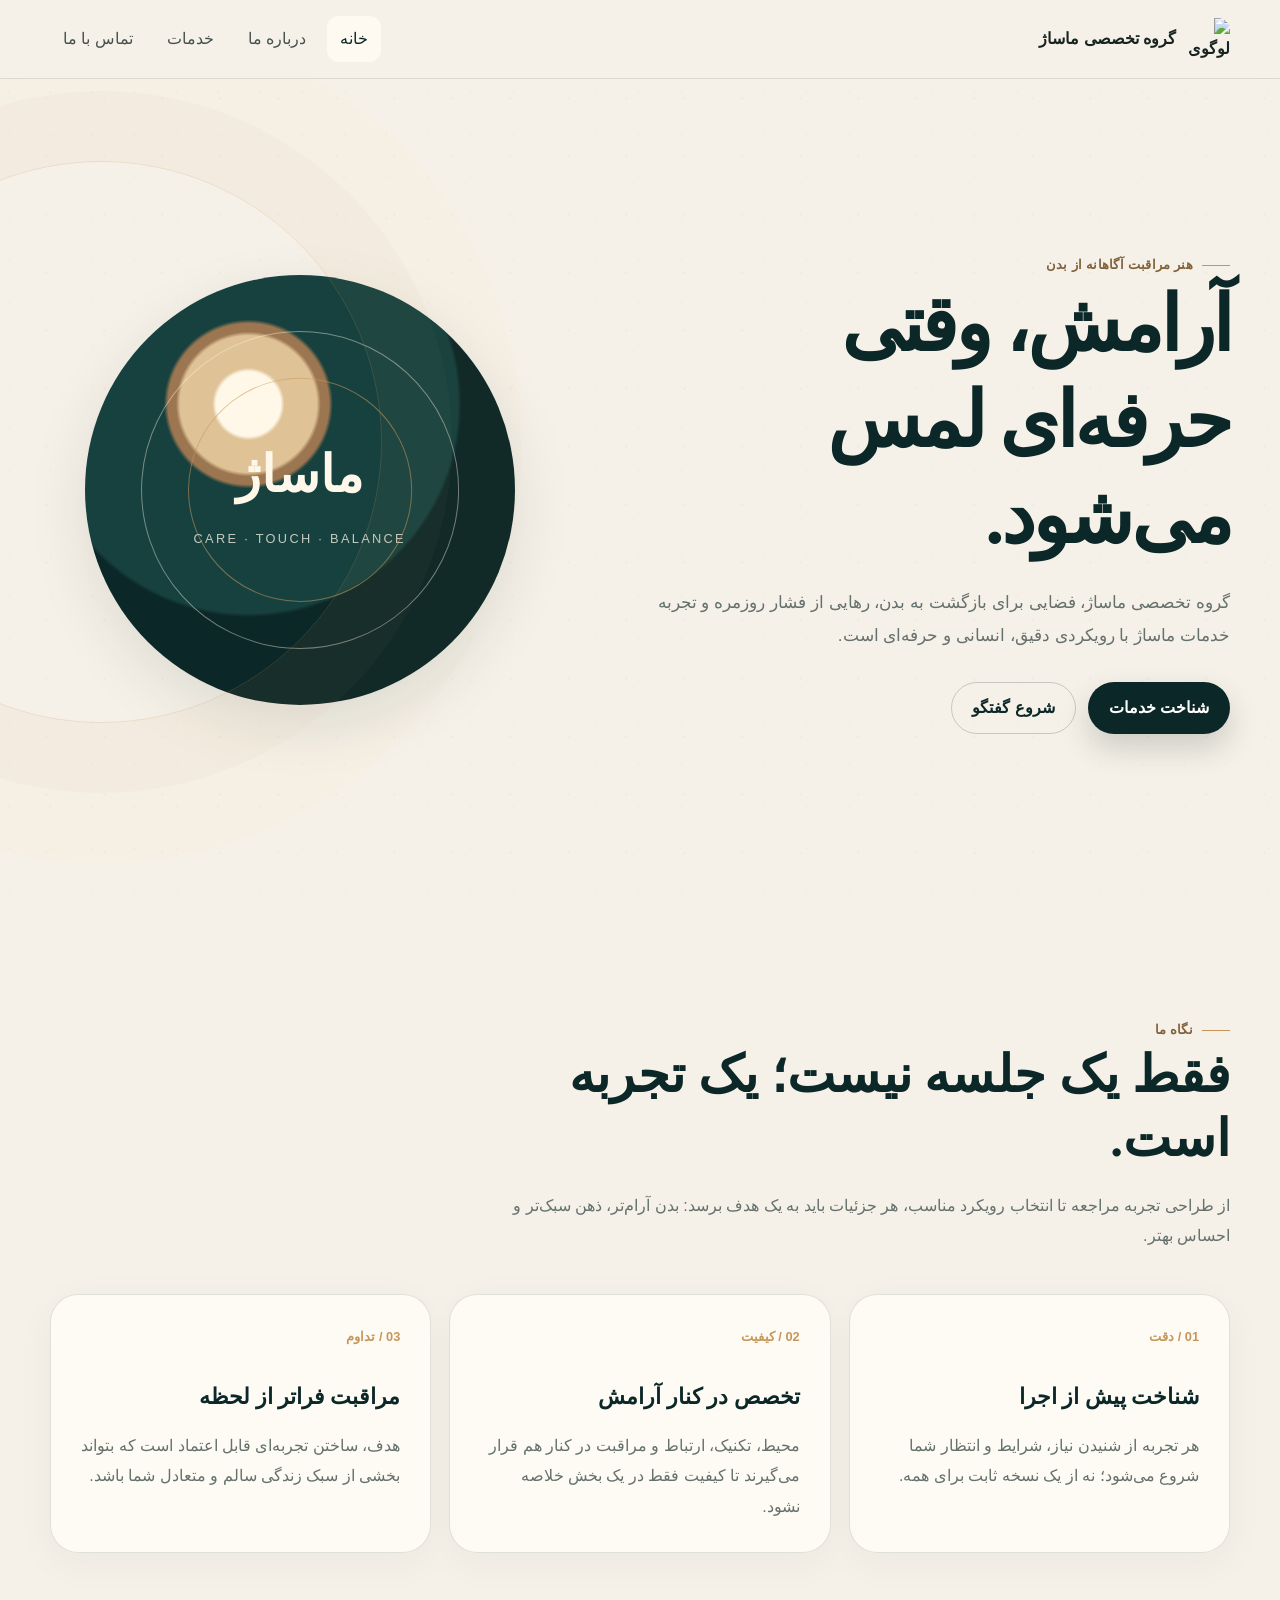
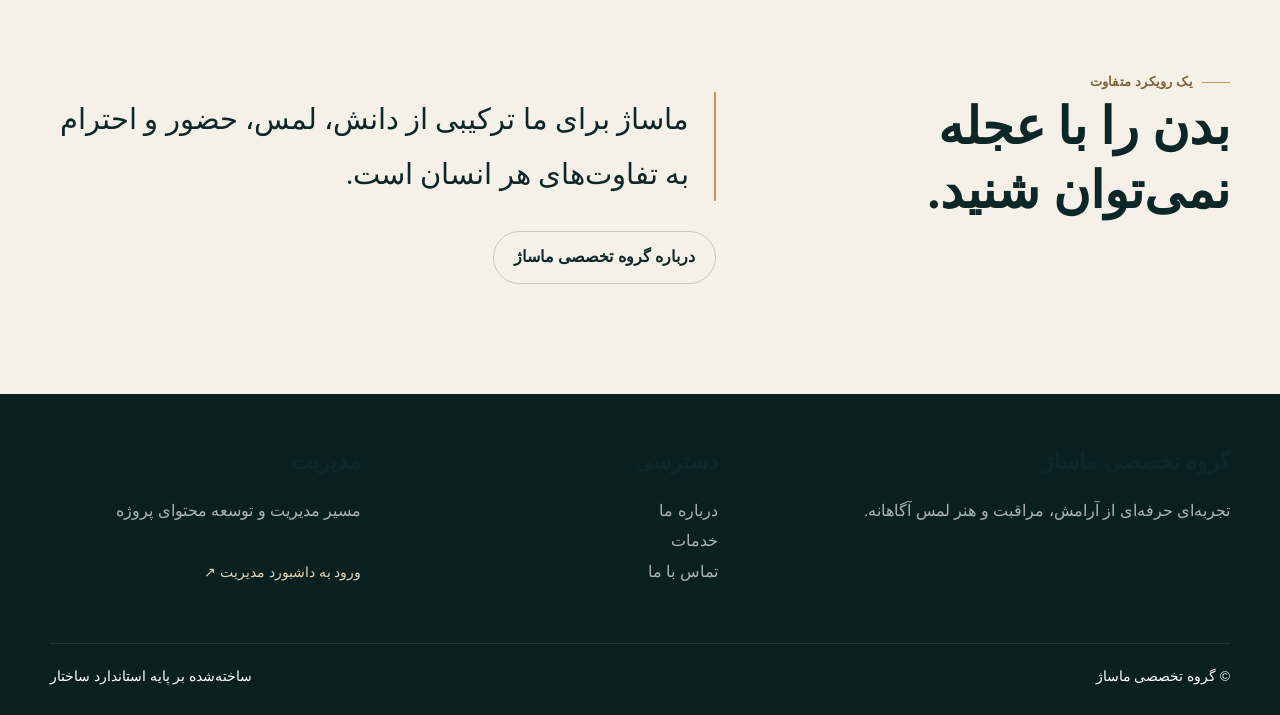
==== index.html @ e63ad236 "feat: build distinctive masageco homepage" ====
<!doctype html>
<html lang="fa" dir="rtl">
<head>
<meta charset="utf-8"><meta name="viewport" content="width=device-width,initial-scale=1"><title>گروه تخصصی ماساژ | آرامش، آگاهی، مراقبت</title><meta name="description" content="گروه تخصصی ماساژ؛ رویکردی حرفه‌ای به آرامش، مراقبت از بدن و تجربه‌ای آگاهانه از ماساژ."><link rel="icon" href="assets/images/logo/logo.png"><link rel="stylesheet" href="assets/css/site.css">
</head>
<body>
<a class="skip-link" href="#main">پرش به محتوای اصلی</a>
<header class="site-header"><div class="container"><nav class="nav" aria-label="ناوبری اصلی"><a class="brand" href="index.html"><img src="assets/images/logo/logo.png" alt="لوگوی گروه تخصصی ماساژ"><span>گروه تخصصی ماساژ</span></a><div class="nav-links"><a href="index.html" aria-current="page">خانه</a><a href="pages/about.html">درباره ما</a><a href="pages/services.html">خدمات</a><a href="pages/contact.html">تماس با ما</a></div><button class="menu-toggle" aria-expanded="false" aria-controls="mobile-panel">منو</button></nav><div class="mobile-panel" id="mobile-panel"><a href="index.html">خانه</a><a href="pages/about.html">درباره ما</a><a href="pages/services.html">خدمات</a><a href="pages/contact.html">تماس با ما</a></div></div></header>
<main id="main">
<section class="hero"><div class="container hero-grid"><div><span class="eyebrow">هنر مراقبت آگاهانه از بدن</span><h1>آرامش، وقتی حرفه‌ای لمس می‌شود.</h1><p>گروه تخصصی ماساژ، فضایی برای بازگشت به بدن، رهایی از فشار روزمره و تجربه خدمات ماساژ با رویکردی دقیق، انسانی و حرفه‌ای است.</p><div class="actions"><a class="btn btn-primary" href="pages/services.html">شناخت خدمات</a><a class="btn btn-secondary" href="pages/contact.html">شروع گفتگو</a></div></div><div class="hero-art" aria-hidden="true"><div class="orb"><div class="orb-mark"><div><strong>ماساژ</strong><span>care · touch · balance</span></div></div></div></div></div></section>
<section class="section"><div class="container"><div class="section-head"><span class="eyebrow">نگاه ما</span><h2>فقط یک جلسه نیست؛ یک تجربه است.</h2><p>از طراحی تجربه مراجعه تا انتخاب رویکرد مناسب، هر جزئیات باید به یک هدف برسد: بدن آرام‌تر، ذهن سبک‌تر و احساس بهتر.</p></div><div class="feature-grid"><article class="feature"><span class="feature-number">01 / دقت</span><h3>شناخت پیش از اجرا</h3><p>هر تجربه از شنیدن نیاز، شرایط و انتظار شما شروع می‌شود؛ نه از یک نسخه ثابت برای همه.</p></article><article class="feature"><span class="feature-number">02 / کیفیت</span><h3>تخصص در کنار آرامش</h3><p>محیط، تکنیک، ارتباط و مراقبت در کنار هم قرار می‌گیرند تا کیفیت فقط در یک بخش خلاصه نشود.</p></article><article class="feature"><span class="feature-number">03 / تداوم</span><h3>مراقبت فراتر از لحظه</h3><p>هدف، ساختن تجربه‌ای قابل اعتماد است که بتواند بخشی از سبک زندگی سالم و متعادل شما باشد.</p></article></div></div></section>
<section class="section" style="padding-top:0"><div class="container split"><div><span class="eyebrow">یک رویکرد متفاوت</span><h2>بدن را با عجله نمی‌توان شنید.</h2></div><div><p class="quote">ماساژ برای ما ترکیبی از دانش، لمس، حضور و احترام به تفاوت‌های هر انسان است.</p><div class="actions"><a class="btn btn-secondary" href="pages/about.html">درباره گروه تخصصی ماساژ</a></div></div></div></section>
</main>
<footer class="site-footer"><div class="container"><div class="footer-grid"><div><h3>گروه تخصصی ماساژ</h3><p>تجربه‌ای حرفه‌ای از آرامش، مراقبت و هنر لمس آگاهانه.</p></div><div><h3>دسترسی</h3><p><a href="pages/about.html">درباره ما</a><br><a href="pages/services.html">خدمات</a><br><a href="pages/contact.html">تماس با ما</a></p></div><div><h3>مدیریت</h3><p>مسیر مدیریت و توسعه محتوای پروژه</p><a class="admin-link" href="https://github.com/kazemi44468-bot/adminlogin">ورود به داشبورد مدیریت ↗</a></div></div><div class="footer-bottom"><span>© گروه تخصصی ماساژ</span><span>ساخته‌شده بر پایه استاندارد ساختار</span></div></div></footer>
<button class="back-top" type="button" aria-label="بازگشت به بالای صفحه">↑</button><script src="assets/js/app.js"></script>
</body></html>
---- assets/css/site.css ----
:root{--color-primary:#0c2727;--color-primary-2:#123c3b;--color-accent:#c6975b;--color-accent-soft:#e7d2ad;--color-bg:#f6f1e8;--color-surface:#fffdf8;--color-text:#172321;--color-muted:#65716d;--color-border:rgba(12,39,39,.12);--shadow:0 20px 60px rgba(12,39,39,.10);--radius:28px;--container:1180px;--ease:cubic-bezier(.2,.7,.2,1)}*{box-sizing:border-box}html{scroll-behavior:smooth}body{margin:0;background:var(--color-bg);color:var(--color-text);font-family:Tahoma,"Vazirmatn",sans-serif;line-height:1.9}body:before{content:"";position:fixed;inset:0;pointer-events:none;opacity:.22;background-image:radial-gradient(circle at 20% 20%,rgba(198,151,91,.18) 0 1px,transparent 1.5px),radial-gradient(circle at 80% 70%,rgba(12,39,39,.12) 0 1px,transparent 1.5px);background-size:42px 42px,58px 58px;z-index:-1}a{color:inherit;text-decoration:none}img{max-width:100%;display:block}.container{width:min(var(--container),calc(100% - 36px));margin-inline:auto}.skip-link{position:absolute;inset-inline-start:12px;top:-60px;background:var(--color-primary);color:#fff;padding:10px 16px;border-radius:10px;z-index:100}.skip-link:focus{top:12px}.site-header{position:sticky;top:0;z-index:30;background:rgba(246,241,232,.86);backdrop-filter:blur(18px);border-bottom:1px solid var(--color-border)}.nav{height:78px;display:flex;align-items:center;justify-content:space-between;gap:24px}.brand{display:flex;align-items:center;gap:12px;font-weight:800}.brand img{width:42px;height:42px;border-radius:12px}.brand span{font-size:1rem}.nav-links{display:flex;align-items:center;gap:8px}.nav-links a{padding:8px 13px;color:#46514e;border-radius:12px}.nav-links a:hover,.nav-links a[aria-current=page]{background:#fffaf1;color:var(--color-primary)}.menu-toggle{display:none;border:1px solid var(--color-border);background:var(--color-surface);border-radius:12px;padding:9px 12px;color:var(--color-primary)}.hero{position:relative;min-height:calc(100vh - 78px);display:grid;align-items:center;overflow:hidden}.hero:after{content:"";position:absolute;width:560px;height:560px;border:1px solid rgba(198,151,91,.22);border-radius:50%;inset-inline-end:-180px;top:10%;box-shadow:0 0 0 70px rgba(198,151,91,.035),0 0 0 140px rgba(198,151,91,.025)}.hero-grid{display:grid;grid-template-columns:1.1fr .9fr;gap:70px;align-items:center;padding:80px 0}.eyebrow{display:inline-flex;align-items:center;gap:9px;color:#80613a;font-size:.82rem;font-weight:800;letter-spacing:.02em}.eyebrow:before{content:"";width:28px;height:1px;background:var(--color-accent)}h1,h2,h3{font-family:Georgia,"Times New Roman",serif;color:var(--color-primary);line-height:1.25;margin:0 0 20px}h1{font-size:clamp(2.7rem,6vw,5.6rem);letter-spacing:-.04em}h2{font-size:clamp(2rem,4vw,3.2rem)}h3{font-size:1.35rem}.hero p{max-width:650px;color:var(--color-muted);font-size:1.08rem}.actions{display:flex;gap:12px;flex-wrap:wrap;margin-top:30px}.btn{display:inline-flex;align-items:center;justify-content:center;min-height:48px;padding:10px 20px;border-radius:999px;border:1px solid transparent;font-weight:800;transition:transform .25s var(--ease),box-shadow .25s var(--ease),background .25s}.btn:hover{transform:translateY(-2px)}.btn-primary{background:var(--color-primary);color:#fff;box-shadow:0 14px 30px rgba(12,39,39,.18)}.btn-secondary{background:transparent;border-color:rgba(12,39,39,.2);color:var(--color-primary)}.hero-art{min-height:500px;display:grid;place-items:center;position:relative}.orb{width:min(430px,78vw);aspect-ratio:1;border-radius:50%;background:radial-gradient(circle at 38% 30%,#fff8e9 0 8%,#dfc397 9% 17%,#9c7650 18% 20%,#16413f 21% 52%,#0c2727 53% 100%);box-shadow:var(--shadow);position:relative}.orb:before,.orb:after{content:"";position:absolute;inset:13%;border:1px solid rgba(255,248,233,.42);border-radius:50%;transform:rotate(26deg)}.orb:after{inset:24%;transform:rotate(-32deg);border-color:rgba(198,151,91,.55)}.orb-mark{position:absolute;inset:0;display:grid;place-items:center;color:#fff7e9;text-align:center}.orb-mark strong{font-family:Georgia,serif;font-size:3.2rem;display:block}.orb-mark span{font-size:.8rem;letter-spacing:.18em;text-transform:uppercase;opacity:.75}.section{padding:110px 0}.section-head{max-width:720px;margin-bottom:42px}.section-head p{color:var(--color-muted);margin:0}.feature-grid{display:grid;grid-template-columns:repeat(3,1fr);gap:18px}.feature{background:rgba(255,253,248,.82);border:1px solid var(--color-border);border-radius:var(--radius);padding:30px;min-height:240px;box-shadow:0 10px 40px rgba(12,39,39,.045)}.feature-number{font-size:.8rem;color:var(--color-accent);font-weight:900;display:block;margin-bottom:35px}.feature p{color:var(--color-muted);margin:0}.split{display:grid;grid-template-columns:.8fr 1.2fr;gap:70px;align-items:start}.quote{font-family:Georgia,serif;font-size:1.8rem;color:var(--color-primary);border-inline-start:2px solid var(--color-accent);padding-inline-start:25px}.page-hero{padding:100px 0 60px;background:linear-gradient(135deg,rgba(12,39,39,.05),transparent)}.page-hero p{max-width:700px;color:var(--color-muted);font-size:1.08rem}.service-list{display:grid;grid-template-columns:repeat(2,1fr);gap:18px}.service{padding:30px;border:1px solid var(--color-border);border-radius:24px;background:var(--color-surface);display:grid;grid-template-columns:56px 1fr;gap:20px}.service-icon{width:56px;height:56px;border-radius:18px;background:var(--color-primary);color:var(--color-accent-soft);display:grid;place-items:center;font-family:Georgia,serif;font-size:1.2rem}.service p{color:var(--color-muted);margin:0}.contact-grid{display:grid;grid-template-columns:1fr 1fr;gap:18px}.contact-card{background:var(--color-primary);color:#fff;padding:36px;border-radius:28px}.contact-card h2,.contact-card h3{color:#fff}.contact-card p{color:rgba(255,255,255,.72)}.contact-item{padding:18px 0;border-top:1px solid rgba(255,255,255,.12)}.site-footer{background:#092020;color:#fff;padding:55px 0 25px}.footer-grid{display:grid;grid-template-columns:1.2fr .8fr .8fr;gap:45px}.site-footer p,.site-footer a{color:rgba(255,255,255,.66)}.footer-bottom{border-top:1px solid rgba(255,255,255,.1);margin-top:40px;padding-top:20px;font-size:.85rem;display:flex;justify-content:space-between;gap:20px}.back-top{position:fixed;inset-inline-end:22px;bottom:22px;width:48px;height:48px;border:1px solid var(--color-border);border-radius:50%;background:var(--color-surface);color:var(--color-primary);display:grid;place-items:center;opacity:0;visibility:hidden;transform:translateY(10px);transition:.25s;z-index:40;box-shadow:0 12px 30px rgba(12,39,39,.12)}.back-top.visible{opacity:1;visibility:visible;transform:none}.admin-link{display:inline-flex;gap:7px;margin-top:18px;font-size:.86rem;color:var(--color-accent-soft)!important}.mobile-panel{display:none}@media(max-width:820px){.nav-links{display:none}.menu-toggle{display:block}.mobile-panel{display:none;padding:12px 0 20px;border-top:1px solid var(--color-border)}.mobile-panel.open{display:grid;gap:5px}.mobile-panel a{padding:11px 14px;border-radius:12px}.hero-grid,.split,.contact-grid{grid-template-columns:1fr;gap:35px}.hero{min-height:auto}.hero-grid{padding:65px 0}.hero-art{min-height:360px}.feature-grid,.service-list{grid-template-columns:1fr}.section{padding:75px 0}.page-hero{padding:70px 0 35px}.footer-grid{grid-template-columns:1fr;gap:25px}.footer-bottom{flex-direction:column}.orb{width:320px}}@media(max-width:480px){.container{width:min(var(--container),calc(100% - 24px))}.brand span{font-size:.9rem}.hero-grid{padding:45px 0}.hero-art{min-height:300px}.orb{width:270px}h1{font-size:2.65rem}.feature,.service,.contact-card{padding:24px}.back-top{inset-inline-end:14px;bottom:14px}}
@media(prefers-reduced-motion:reduce){html{scroll-behavior:auto}*{transition:none!important}}
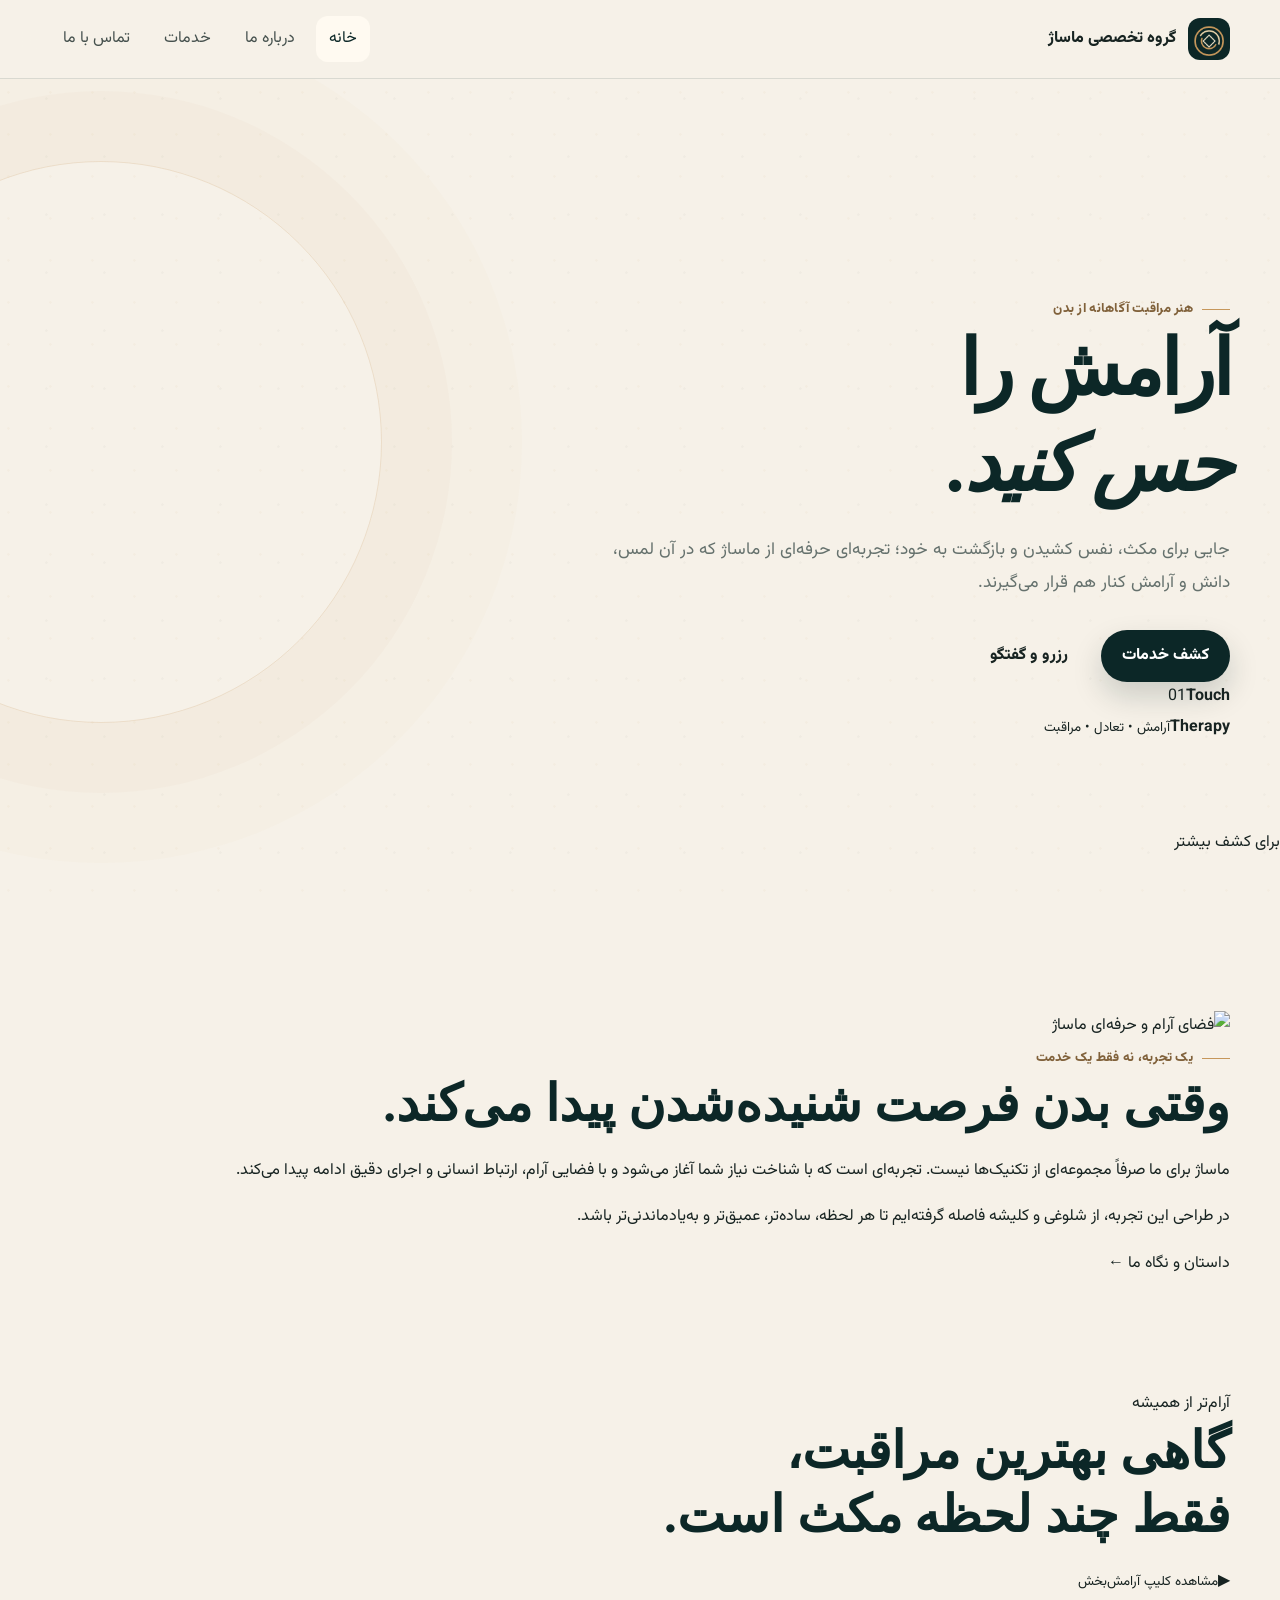
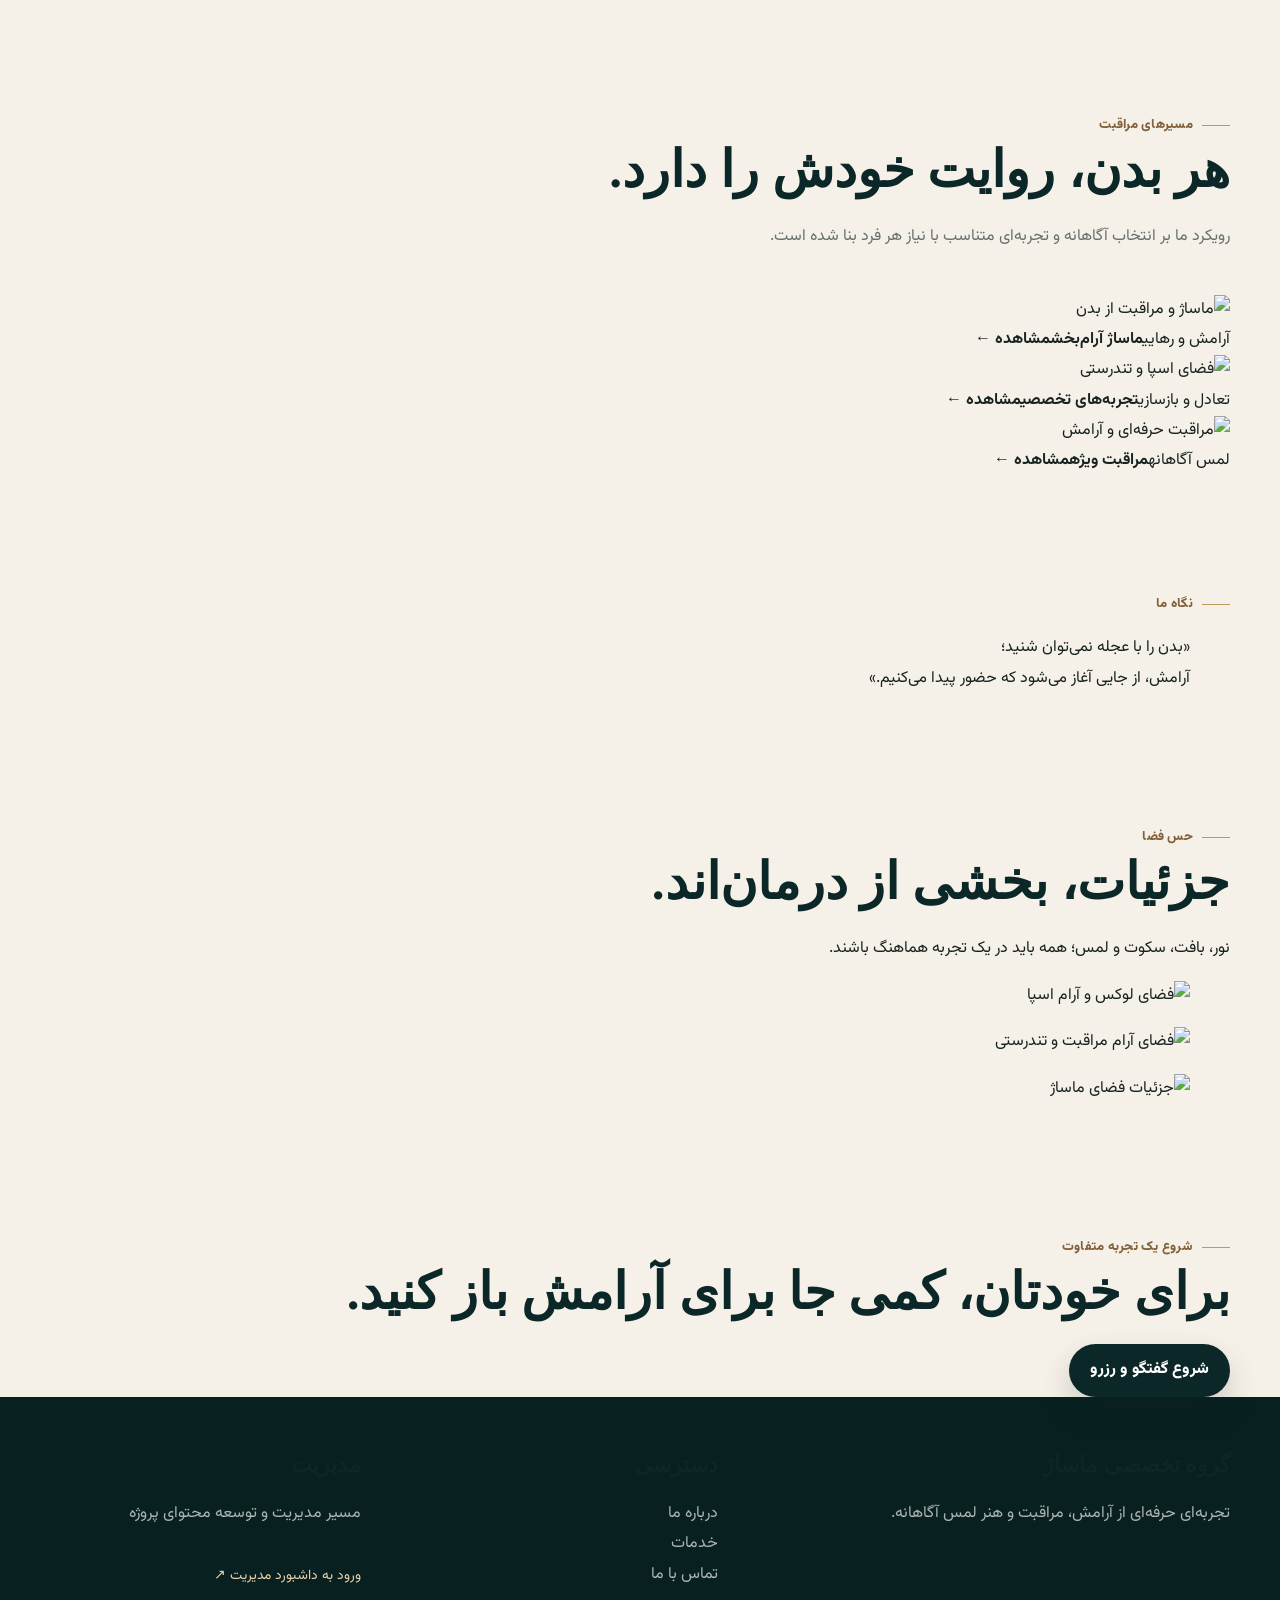
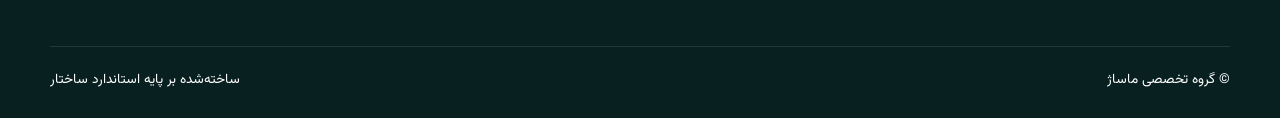
==== commit 45c6c989: "بازطراحی صفحه اصلی ماساژ با تصاویر و محتوای بصری" ====
--- a/index.html
+++ b/index.html
@@ -1,15 +1,19 @@
 <!doctype html>
 <html lang="fa" dir="rtl">
 <head>
-<meta charset="utf-8"><meta name="viewport" content="width=device-width,initial-scale=1"><title>گروه تخصصی ماساژ | آرامش، آگاهی، مراقبت</title><meta name="description" content="گروه تخصصی ماساژ؛ رویکردی حرفه‌ای به آرامش، مراقبت از بدن و تجربه‌ای آگاهانه از ماساژ."><link rel="icon" href="assets/images/logo/logo.png"><link rel="stylesheet" href="assets/css/site.css">
+<meta charset="utf-8"><meta name="viewport" content="width=device-width,initial-scale=1"><meta name="theme-color" content="#173f3a"><title>گروه تخصصی ماساژ | هنر آرامش و مراقبت</title><meta name="description" content="گروه تخصصی ماساژ؛ تجربه‌ای حرفه‌ای، آرام و آگاهانه از ماساژ، مراقبت از بدن و تندرستی."><link rel="icon" href="assets/images/logo/logo.png"><link rel="preconnect" href="https://fonts.googleapis.com"><link rel="preconnect" href="https://fonts.gstatic.com" crossorigin><link href="https://fonts.googleapis.com/css2?family=Vazirmatn:wght@300;400;500;600;700;800&display=swap" rel="stylesheet"><link rel="stylesheet" href="assets/css/site.css">
 </head>
 <body>
 <a class="skip-link" href="#main">پرش به محتوای اصلی</a>
 <header class="site-header"><div class="container"><nav class="nav" aria-label="ناوبری اصلی"><a class="brand" href="index.html"><img src="assets/images/logo/logo.png" alt="لوگوی گروه تخصصی ماساژ"><span>گروه تخصصی ماساژ</span></a><div class="nav-links"><a href="index.html" aria-current="page">خانه</a><a href="pages/about.html">درباره ما</a><a href="pages/services.html">خدمات</a><a href="pages/contact.html">تماس با ما</a></div><button class="menu-toggle" aria-expanded="false" aria-controls="mobile-panel">منو</button></nav><div class="mobile-panel" id="mobile-panel"><a href="index.html">خانه</a><a href="pages/about.html">درباره ما</a><a href="pages/services.html">خدمات</a><a href="pages/contact.html">تماس با ما</a></div></div></header>
 <main id="main">
-<section class="hero"><div class="container hero-grid"><div><span class="eyebrow">هنر مراقبت آگاهانه از بدن</span><h1>آرامش، وقتی حرفه‌ای لمس می‌شود.</h1><p>گروه تخصصی ماساژ، فضایی برای بازگشت به بدن، رهایی از فشار روزمره و تجربه خدمات ماساژ با رویکردی دقیق، انسانی و حرفه‌ای است.</p><div class="actions"><a class="btn btn-primary" href="pages/services.html">شناخت خدمات</a><a class="btn btn-secondary" href="pages/contact.html">شروع گفتگو</a></div></div><div class="hero-art" aria-hidden="true"><div class="orb"><div class="orb-mark"><div><strong>ماساژ</strong><span>care · touch · balance</span></div></div></div></div></div></section>
-<section class="section"><div class="container"><div class="section-head"><span class="eyebrow">نگاه ما</span><h2>فقط یک جلسه نیست؛ یک تجربه است.</h2><p>از طراحی تجربه مراجعه تا انتخاب رویکرد مناسب، هر جزئیات باید به یک هدف برسد: بدن آرام‌تر، ذهن سبک‌تر و احساس بهتر.</p></div><div class="feature-grid"><article class="feature"><span class="feature-number">01 / دقت</span><h3>شناخت پیش از اجرا</h3><p>هر تجربه از شنیدن نیاز، شرایط و انتظار شما شروع می‌شود؛ نه از یک نسخه ثابت برای همه.</p></article><article class="feature"><span class="feature-number">02 / کیفیت</span><h3>تخصص در کنار آرامش</h3><p>محیط، تکنیک، ارتباط و مراقبت در کنار هم قرار می‌گیرند تا کیفیت فقط در یک بخش خلاصه نشود.</p></article><article class="feature"><span class="feature-number">03 / تداوم</span><h3>مراقبت فراتر از لحظه</h3><p>هدف، ساختن تجربه‌ای قابل اعتماد است که بتواند بخشی از سبک زندگی سالم و متعادل شما باشد.</p></article></div></div></section>
-<section class="section" style="padding-top:0"><div class="container split"><div><span class="eyebrow">یک رویکرد متفاوت</span><h2>بدن را با عجله نمی‌توان شنید.</h2></div><div><p class="quote">ماساژ برای ما ترکیبی از دانش، لمس، حضور و احترام به تفاوت‌های هر انسان است.</p><div class="actions"><a class="btn btn-secondary" href="pages/about.html">درباره گروه تخصصی ماساژ</a></div></div></div></section>
+<section class="hero"><div class="hero-image" aria-hidden="true"></div><div class="hero-overlay"></div><div class="container hero-content"><div class="hero-copy"><span class="eyebrow">هنر مراقبت آگاهانه از بدن</span><h1>آرامش را<br><em>حس کنید.</em></h1><p>جایی برای مکث، نفس کشیدن و بازگشت به خود؛ تجربه‌ای حرفه‌ای از ماساژ که در آن لمس، دانش و آرامش کنار هم قرار می‌گیرند.</p><div class="actions"><a class="btn btn-primary" href="pages/services.html">کشف خدمات</a><a class="btn btn-light" href="pages/contact.html">رزرو و گفتگو</a></div></div><div class="hero-note"><span>01</span><strong>Touch<br>Therapy</strong><small>آرامش • تعادل • مراقبت</small></div></div><div class="scroll-cue"><span></span>برای کشف بیشتر</div></section>
+<section class="intro section"><div class="container intro-grid"><div class="intro-photo photo-tall"><img src="https://images.unsplash.com/photo-1544161515-4ab6ce6db874?auto=format&fit=crop&w=1000&q=85" alt="فضای آرام و حرفه‌ای ماساژ" loading="lazy"></div><div class="intro-copy"><span class="eyebrow">یک تجربه، نه فقط یک خدمت</span><h2>وقتی بدن فرصت شنیده‌شدن پیدا می‌کند.</h2><p>ماساژ برای ما صرفاً مجموعه‌ای از تکنیک‌ها نیست. تجربه‌ای است که با شناخت نیاز شما آغاز می‌شود و با فضایی آرام، ارتباط انسانی و اجرای دقیق ادامه پیدا می‌کند.</p><p>در طراحی این تجربه، از شلوغی و کلیشه فاصله گرفته‌ایم تا هر لحظه، ساده‌تر، عمیق‌تر و به‌یادماندنی‌تر باشد.</p><a class="text-link" href="pages/about.html">داستان و نگاه ما <span>←</span></a></div></div></section>
+<section class="visual-break"><div class="visual-break-bg"></div><div class="container visual-content"><span>آرام‌تر از همیشه</span><h2>گاهی بهترین مراقبت،<br>فقط چند لحظه مکث است.</h2><a class="round-play" href="https://www.pexels.com/video/spa-treatment-session-with-relaxing-massage-30927270/" target="_blank" rel="noopener" aria-label="مشاهده ویدئوی نمونه ماساژ">▶</a><small>مشاهده کلیپ آرامش‌بخش</small></div></section>
+<section class="section services-preview"><div class="container"><div class="section-head centered"><span class="eyebrow">مسیرهای مراقبت</span><h2>هر بدن، روایت خودش را دارد.</h2><p>رویکرد ما بر انتخاب آگاهانه و تجربه‌ای متناسب با نیاز هر فرد بنا شده است.</p></div><div class="service-showcase"><a class="service-image-card card-one" href="pages/services.html"><img src="https://images.unsplash.com/photo-1600334089648-b0d9d3028eb2?auto=format&fit=crop&w=1200&q=85" alt="ماساژ و مراقبت از بدن" loading="lazy"><span>آرامش و رهایی</span><strong>ماساژ آرام‌بخش</strong><b>مشاهده ←</b></a><a class="service-image-card card-two" href="pages/services.html"><img src="https://images.unsplash.com/photo-1540555700478-4be289fbecef?auto=format&fit=crop&w=1200&q=85" alt="فضای اسپا و تندرستی" loading="lazy"><span>تعادل و بازسازی</span><strong>تجربه‌های تخصصی</strong><b>مشاهده ←</b></a><a class="service-image-card card-three" href="pages/services.html"><img src="https://images.unsplash.com/photo-1519823551278-64ac92734fb1?auto=format&fit=crop&w=1200&q=85" alt="مراقبت حرفه‌ای و آرامش" loading="lazy"><span>لمس آگاهانه</span><strong>مراقبت ویژه</strong><b>مشاهده ←</b></a></div></div></section>
+<section class="quote-section"><div class="container"><span class="eyebrow">نگاه ما</span><blockquote>«بدن را با عجله نمی‌توان شنید؛<br>آرامش، از جایی آغاز می‌شود که حضور پیدا می‌کنیم.»</blockquote></div></section>
+<section class="gallery section"><div class="container"><div class="gallery-head"><div><span class="eyebrow">حس فضا</span><h2>جزئیات، بخشی از درمان‌اند.</h2></div><p>نور، بافت، سکوت و لمس؛ همه باید در یک تجربه هماهنگ باشند.</p></div><div class="gallery-grid"><figure class="gallery-large"><img src="https://images.unsplash.com/photo-1540555700478-4be289fbecef?auto=format&fit=crop&w=1400&q=85" alt="فضای لوکس و آرام اسپا" loading="lazy"></figure><figure><img src="https://images.unsplash.com/photo-1515377905703-c4788e51af15?auto=format&fit=crop&w=900&q=85" alt="فضای آرام مراقبت و تندرستی" loading="lazy"></figure><figure><img src="https://images.unsplash.com/photo-1552693673-1bf958298935?auto=format&fit=crop&w=900&q=85" alt="جزئیات فضای ماساژ" loading="lazy"></figure></div></div></section>
+<section class="final-cta"><div class="container"><div><span class="eyebrow">شروع یک تجربه متفاوت</span><h2>برای خودتان، کمی جا برای آرامش باز کنید.</h2></div><a class="btn btn-primary" href="pages/contact.html">شروع گفتگو و رزرو</a></div></section>
 </main>
 <footer class="site-footer"><div class="container"><div class="footer-grid"><div><h3>گروه تخصصی ماساژ</h3><p>تجربه‌ای حرفه‌ای از آرامش، مراقبت و هنر لمس آگاهانه.</p></div><div><h3>دسترسی</h3><p><a href="pages/about.html">درباره ما</a><br><a href="pages/services.html">خدمات</a><br><a href="pages/contact.html">تماس با ما</a></p></div><div><h3>مدیریت</h3><p>مسیر مدیریت و توسعه محتوای پروژه</p><a class="admin-link" href="https://github.com/kazemi44468-bot/adminlogin">ورود به داشبورد مدیریت ↗</a></div></div><div class="footer-bottom"><span>© گروه تخصصی ماساژ</span><span>ساخته‌شده بر پایه استاندارد ساختار</span></div></div></footer>
 <button class="back-top" type="button" aria-label="بازگشت به بالای صفحه">↑</button><script src="assets/js/app.js"></script>
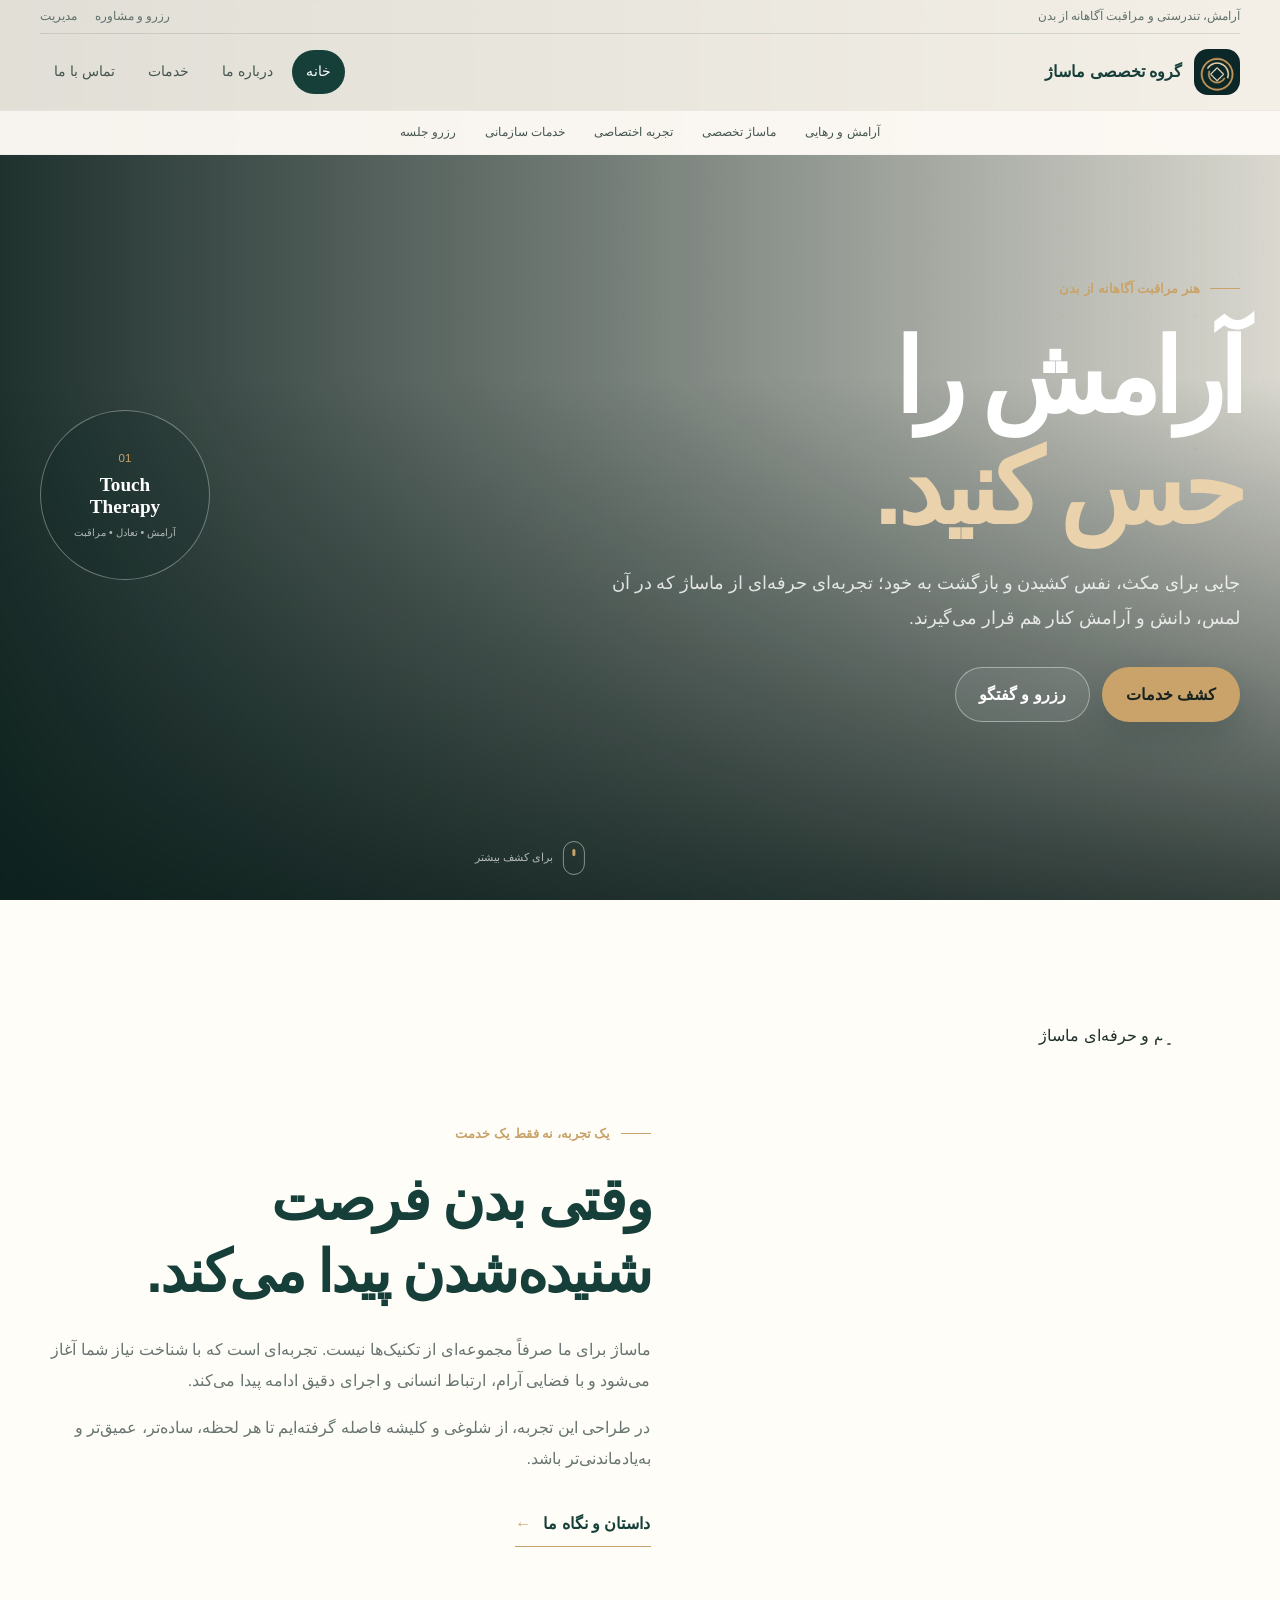
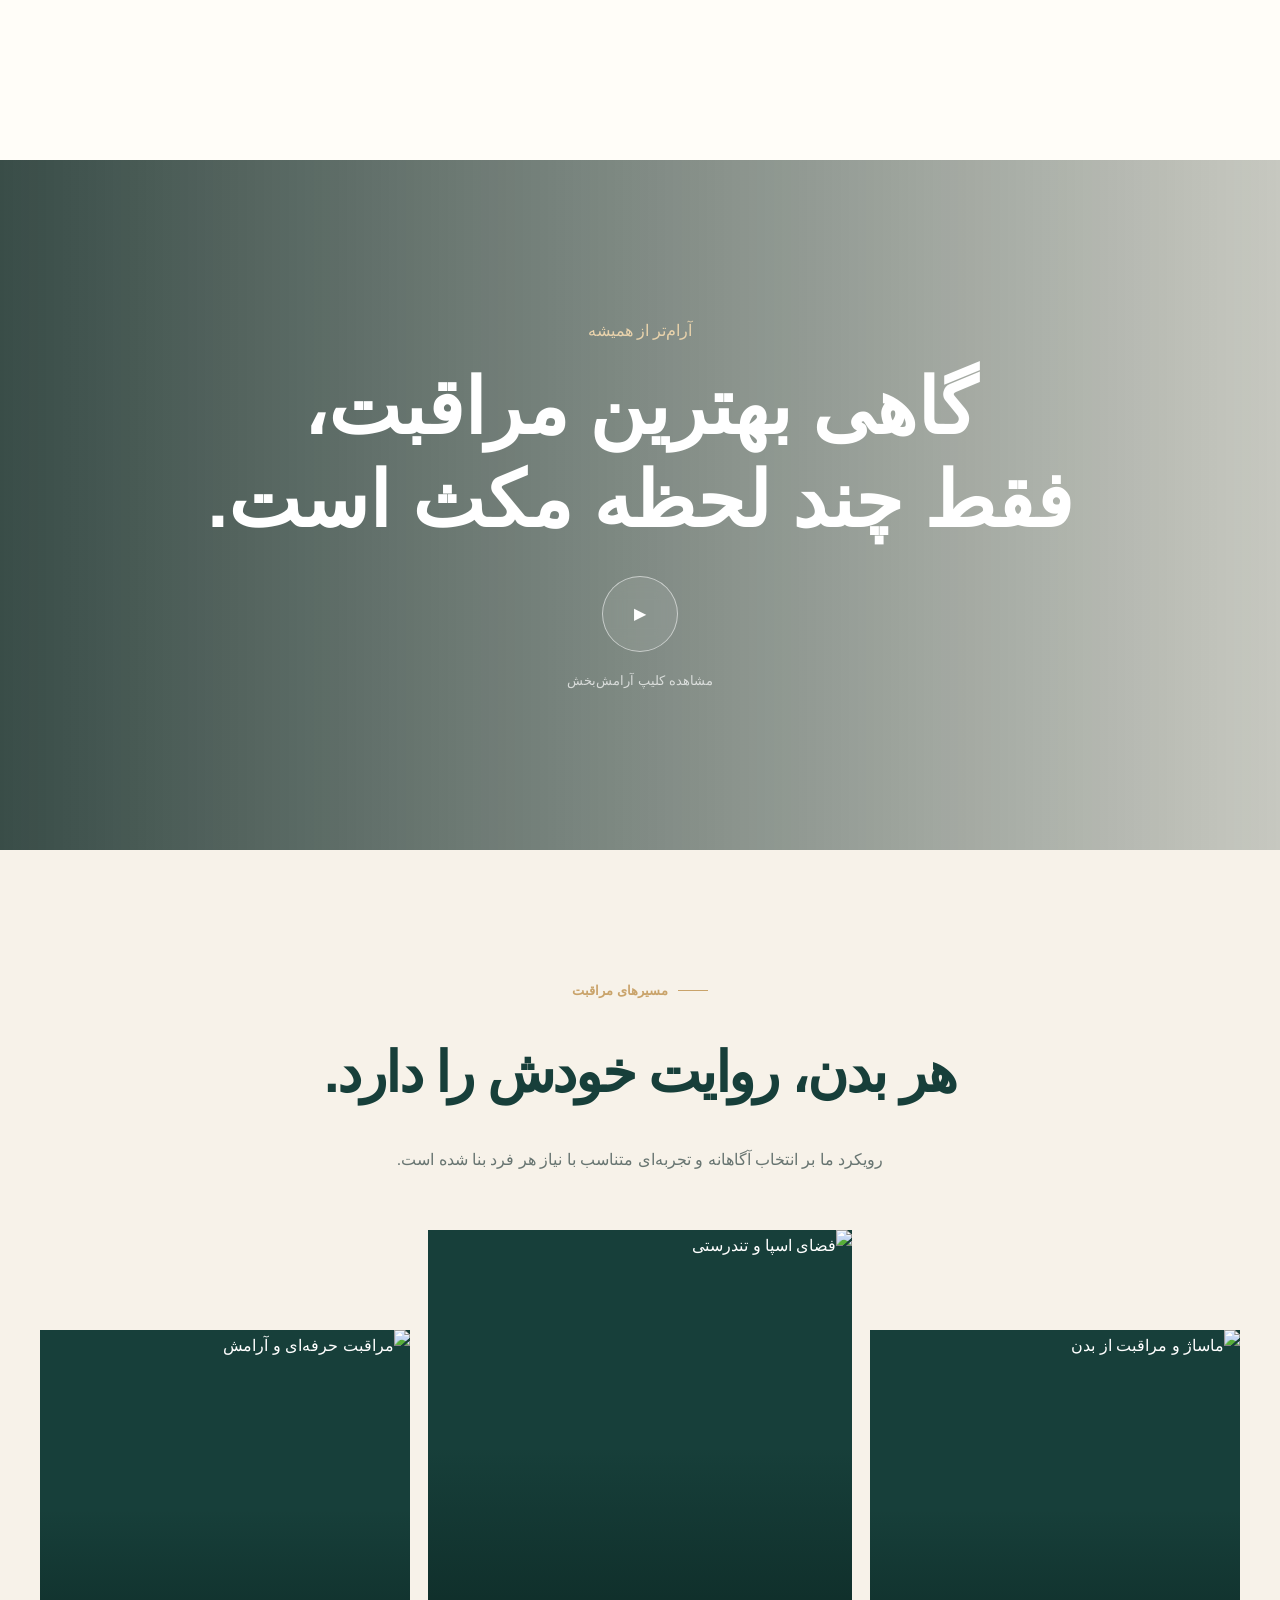
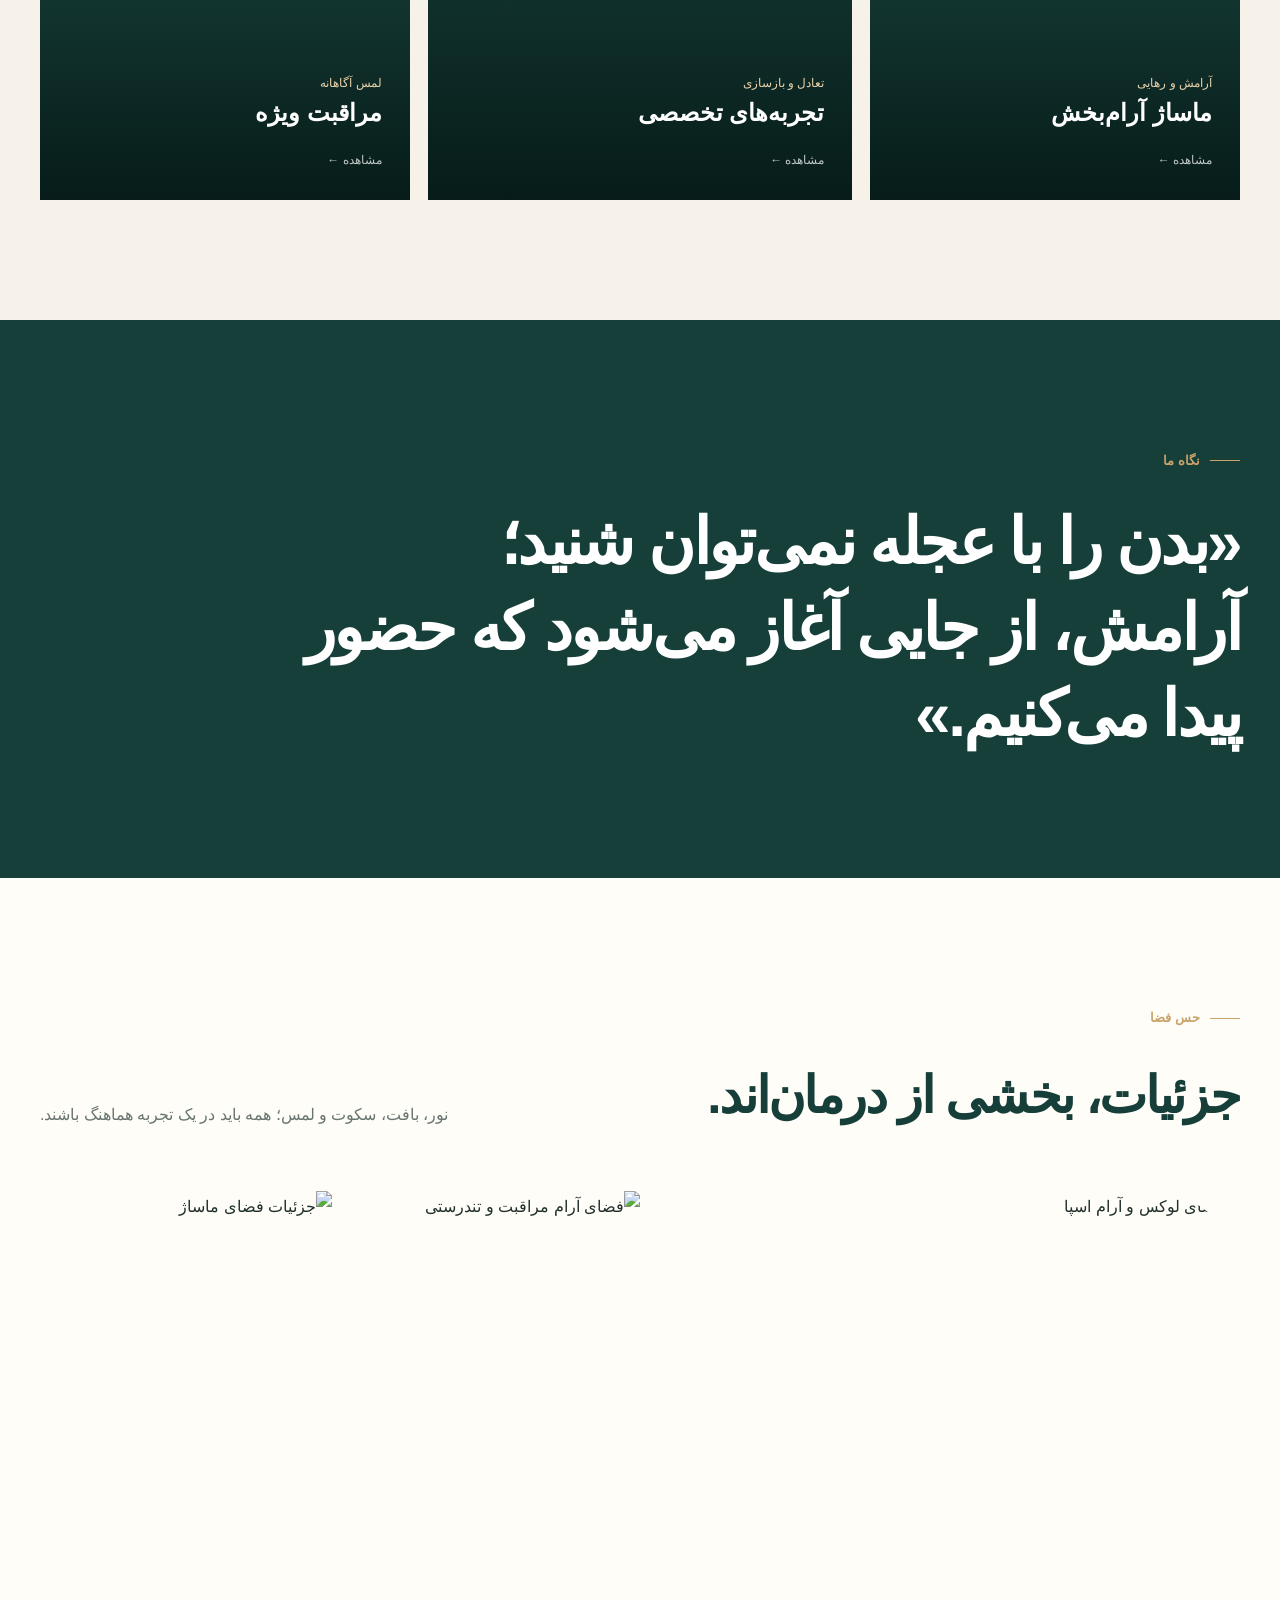
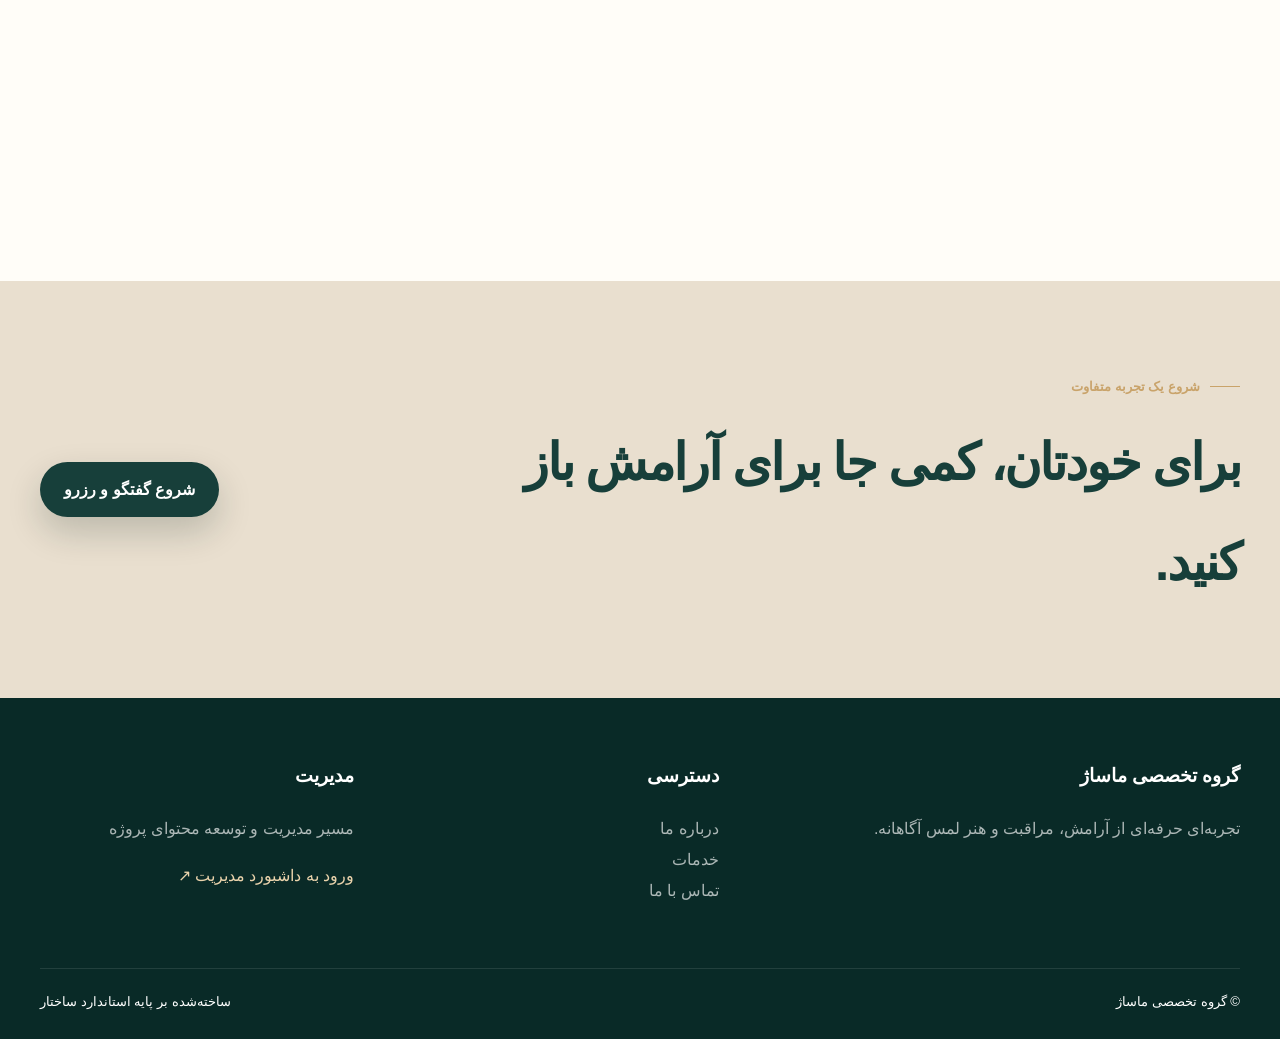
==== commit beebb1c4: "پیاده‌سازی هدر دولایه و ناوبری استاندارد صفحه اصلی" ====
--- a/index.html
+++ b/index.html
@@ -1,20 +1,43 @@
 <!doctype html>
 <html lang="fa" dir="rtl">
 <head>
-<meta charset="utf-8"><meta name="viewport" content="width=device-width,initial-scale=1"><meta name="theme-color" content="#173f3a"><title>گروه تخصصی ماساژ | هنر آرامش و مراقبت</title><meta name="description" content="گروه تخصصی ماساژ؛ تجربه‌ای حرفه‌ای، آرام و آگاهانه از ماساژ، مراقبت از بدن و تندرستی."><link rel="icon" href="assets/images/logo/logo.png"><link rel="preconnect" href="https://fonts.googleapis.com"><link rel="preconnect" href="https://fonts.gstatic.com" crossorigin><link href="https://fonts.googleapis.com/css2?family=Vazirmatn:wght@300;400;500;600;700;800&display=swap" rel="stylesheet"><link rel="stylesheet" href="assets/css/site.css">
+<meta charset="utf-8">
+<meta name="viewport" content="width=device-width,initial-scale=1,viewport-fit=cover">
+<meta name="theme-color" content="#173f3a">
+<title>گروه تخصصی ماساژ | هنر آرامش و مراقبت</title>
+<meta name="description" content="گروه تخصصی ماساژ؛ تجربه‌ای حرفه‌ای، آرام و آگاهانه از ماساژ، مراقبت از بدن و تندرستی.">
+<link rel="icon" href="assets/images/logo/logo.png">
+<link rel="stylesheet" href="assets/css/site.css">
 </head>
 <body>
 <a class="skip-link" href="#main">پرش به محتوای اصلی</a>
-<header class="site-header"><div class="container"><nav class="nav" aria-label="ناوبری اصلی"><a class="brand" href="index.html"><img src="assets/images/logo/logo.png" alt="لوگوی گروه تخصصی ماساژ"><span>گروه تخصصی ماساژ</span></a><div class="nav-links"><a href="index.html" aria-current="page">خانه</a><a href="pages/about.html">درباره ما</a><a href="pages/services.html">خدمات</a><a href="pages/contact.html">تماس با ما</a></div><button class="menu-toggle" aria-expanded="false" aria-controls="mobile-panel">منو</button></nav><div class="mobile-panel" id="mobile-panel"><a href="index.html">خانه</a><a href="pages/about.html">درباره ما</a><a href="pages/services.html">خدمات</a><a href="pages/contact.html">تماس با ما</a></div></div></header>
+<header class="site-header">
+  <div class="container header-top">
+    <span>آرامش، تندرستی و مراقبت آگاهانه از بدن</span>
+    <div class="header-top-links"><a href="pages/contact.html">رزرو و مشاوره</a><a href="https://github.com/kazemi44468-bot/adminlogin">مدیریت</a></div>
+  </div>
+  <div class="container main-nav">
+    <a class="brand" href="index.html"><img src="assets/images/logo/logo.png" alt="لوگوی گروه تخصصی ماساژ"><span>گروه تخصصی ماساژ</span></a>
+    <nav class="nav-links" aria-label="ناوبری اصلی"><a href="index.html" aria-current="page">خانه</a><a href="pages/about.html">درباره ما</a><a href="pages/services.html">خدمات</a><a href="pages/contact.html">تماس با ما</a></nav>
+    <button class="menu-toggle" type="button" aria-expanded="false" aria-controls="mobile-panel">منو</button>
+  </div>
+  <div class="second-nav"><div class="container second-nav-inner"><nav class="service-nav" aria-label="ناوبری خدمات"><a href="pages/services.html">آرامش و رهایی</a><a href="pages/services.html">ماساژ تخصصی</a><a href="pages/services.html">تجربه اختصاصی</a><a href="pages/services.html">خدمات سازمانی</a><a href="pages/contact.html">رزرو جلسه</a></nav></div></div>
+  <div class="container mobile-panel" id="mobile-panel"><a href="index.html">خانه</a><a href="pages/about.html">درباره ما</a><a href="pages/services.html">خدمات</a><a href="pages/contact.html">تماس با ما</a><a href="pages/contact.html">رزرو و مشاوره</a></div>
+</header>
 <main id="main">
-<section class="hero"><div class="hero-image" aria-hidden="true"></div><div class="hero-overlay"></div><div class="container hero-content"><div class="hero-copy"><span class="eyebrow">هنر مراقبت آگاهانه از بدن</span><h1>آرامش را<br><em>حس کنید.</em></h1><p>جایی برای مکث، نفس کشیدن و بازگشت به خود؛ تجربه‌ای حرفه‌ای از ماساژ که در آن لمس، دانش و آرامش کنار هم قرار می‌گیرند.</p><div class="actions"><a class="btn btn-primary" href="pages/services.html">کشف خدمات</a><a class="btn btn-light" href="pages/contact.html">رزرو و گفتگو</a></div></div><div class="hero-note"><span>01</span><strong>Touch<br>Therapy</strong><small>آرامش • تعادل • مراقبت</small></div></div><div class="scroll-cue"><span></span>برای کشف بیشتر</div></section>
-<section class="intro section"><div class="container intro-grid"><div class="intro-photo photo-tall"><img src="https://images.unsplash.com/photo-1544161515-4ab6ce6db874?auto=format&fit=crop&w=1000&q=85" alt="فضای آرام و حرفه‌ای ماساژ" loading="lazy"></div><div class="intro-copy"><span class="eyebrow">یک تجربه، نه فقط یک خدمت</span><h2>وقتی بدن فرصت شنیده‌شدن پیدا می‌کند.</h2><p>ماساژ برای ما صرفاً مجموعه‌ای از تکنیک‌ها نیست. تجربه‌ای است که با شناخت نیاز شما آغاز می‌شود و با فضایی آرام، ارتباط انسانی و اجرای دقیق ادامه پیدا می‌کند.</p><p>در طراحی این تجربه، از شلوغی و کلیشه فاصله گرفته‌ایم تا هر لحظه، ساده‌تر، عمیق‌تر و به‌یادماندنی‌تر باشد.</p><a class="text-link" href="pages/about.html">داستان و نگاه ما <span>←</span></a></div></div></section>
-<section class="visual-break"><div class="visual-break-bg"></div><div class="container visual-content"><span>آرام‌تر از همیشه</span><h2>گاهی بهترین مراقبت،<br>فقط چند لحظه مکث است.</h2><a class="round-play" href="https://www.pexels.com/video/spa-treatment-session-with-relaxing-massage-30927270/" target="_blank" rel="noopener" aria-label="مشاهده ویدئوی نمونه ماساژ">▶</a><small>مشاهده کلیپ آرامش‌بخش</small></div></section>
-<section class="section services-preview"><div class="container"><div class="section-head centered"><span class="eyebrow">مسیرهای مراقبت</span><h2>هر بدن، روایت خودش را دارد.</h2><p>رویکرد ما بر انتخاب آگاهانه و تجربه‌ای متناسب با نیاز هر فرد بنا شده است.</p></div><div class="service-showcase"><a class="service-image-card card-one" href="pages/services.html"><img src="https://images.unsplash.com/photo-1600334089648-b0d9d3028eb2?auto=format&fit=crop&w=1200&q=85" alt="ماساژ و مراقبت از بدن" loading="lazy"><span>آرامش و رهایی</span><strong>ماساژ آرام‌بخش</strong><b>مشاهده ←</b></a><a class="service-image-card card-two" href="pages/services.html"><img src="https://images.unsplash.com/photo-1540555700478-4be289fbecef?auto=format&fit=crop&w=1200&q=85" alt="فضای اسپا و تندرستی" loading="lazy"><span>تعادل و بازسازی</span><strong>تجربه‌های تخصصی</strong><b>مشاهده ←</b></a><a class="service-image-card card-three" href="pages/services.html"><img src="https://images.unsplash.com/photo-1519823551278-64ac92734fb1?auto=format&fit=crop&w=1200&q=85" alt="مراقبت حرفه‌ای و آرامش" loading="lazy"><span>لمس آگاهانه</span><strong>مراقبت ویژه</strong><b>مشاهده ←</b></a></div></div></section>
+<section class="hero">
+  <div class="hero-image" aria-hidden="true"></div><div class="hero-overlay" aria-hidden="true"></div>
+  <div class="container hero-content"><div class="hero-copy"><span class="eyebrow">هنر مراقبت آگاهانه از بدن</span><h1>آرامش را<br><em>حس کنید.</em></h1><p>جایی برای مکث، نفس کشیدن و بازگشت به خود؛ تجربه‌ای حرفه‌ای از ماساژ که در آن لمس، دانش و آرامش کنار هم قرار می‌گیرند.</p><div class="actions"><a class="btn btn-primary" href="pages/services.html">کشف خدمات</a><a class="btn btn-light" href="pages/contact.html">رزرو و گفتگو</a></div></div><div class="hero-note"><span>01</span><strong>Touch<br>Therapy</strong><small>آرامش • تعادل • مراقبت</small></div></div>
+  <div class="scroll-cue"><span></span>برای کشف بیشتر</div>
+</section>
+<section class="intro section"><div class="container intro-grid"><div class="intro-photo"><img src="https://images.unsplash.com/photo-1544161515-4ab6ce6db874?auto=format&fit=crop&w=1000&q=85" alt="فضای آرام و حرفه‌ای ماساژ" loading="lazy"></div><div class="intro-copy"><span class="eyebrow">یک تجربه، نه فقط یک خدمت</span><h2>وقتی بدن فرصت شنیده‌شدن پیدا می‌کند.</h2><p>ماساژ برای ما صرفاً مجموعه‌ای از تکنیک‌ها نیست. تجربه‌ای است که با شناخت نیاز شما آغاز می‌شود و با فضایی آرام، ارتباط انسانی و اجرای دقیق ادامه پیدا می‌کند.</p><p>در طراحی این تجربه، از شلوغی و کلیشه فاصله گرفته‌ایم تا هر لحظه، ساده‌تر، عمیق‌تر و به‌یادماندنی‌تر باشد.</p><a class="text-link" href="pages/about.html">داستان و نگاه ما <span>←</span></a></div></div></section>
+<section class="visual-break"><div class="visual-break-bg" aria-hidden="true"></div><div class="container visual-content"><span>آرام‌تر از همیشه</span><h2>گاهی بهترین مراقبت،<br>فقط چند لحظه مکث است.</h2><a class="round-play" href="https://www.pexels.com/video/spa-treatment-session-with-relaxing-massage-30927270/" target="_blank" rel="noopener" aria-label="مشاهده کلیپ آرامش‌بخش">▶</a><small>مشاهده کلیپ آرامش‌بخش</small></div></section>
+<section class="section services-preview"><div class="container"><div class="section-head centered"><span class="eyebrow">مسیرهای مراقبت</span><h2>هر بدن، روایت خودش را دارد.</h2><p>رویکرد ما بر انتخاب آگاهانه و تجربه‌ای متناسب با نیاز هر فرد بنا شده است.</p></div><div class="service-showcase"><a class="service-image-card" href="pages/services.html"><img src="https://images.unsplash.com/photo-1600334089648-b0d9d3028eb2?auto=format&fit=crop&w=1200&q=85" alt="ماساژ و مراقبت از بدن" loading="lazy"><span>آرامش و رهایی</span><strong>ماساژ آرام‌بخش</strong><b>مشاهده ←</b></a><a class="service-image-card" href="pages/services.html"><img src="https://images.unsplash.com/photo-1540555700478-4be289fbecef?auto=format&fit=crop&w=1200&q=85" alt="فضای اسپا و تندرستی" loading="lazy"><span>تعادل و بازسازی</span><strong>تجربه‌های تخصصی</strong><b>مشاهده ←</b></a><a class="service-image-card" href="pages/services.html"><img src="https://images.unsplash.com/photo-1519823551278-64ac92734fb1?auto=format&fit=crop&w=1200&q=85" alt="مراقبت حرفه‌ای و آرامش" loading="lazy"><span>لمس آگاهانه</span><strong>مراقبت ویژه</strong><b>مشاهده ←</b></a></div></div></section>
 <section class="quote-section"><div class="container"><span class="eyebrow">نگاه ما</span><blockquote>«بدن را با عجله نمی‌توان شنید؛<br>آرامش، از جایی آغاز می‌شود که حضور پیدا می‌کنیم.»</blockquote></div></section>
 <section class="gallery section"><div class="container"><div class="gallery-head"><div><span class="eyebrow">حس فضا</span><h2>جزئیات، بخشی از درمان‌اند.</h2></div><p>نور، بافت، سکوت و لمس؛ همه باید در یک تجربه هماهنگ باشند.</p></div><div class="gallery-grid"><figure class="gallery-large"><img src="https://images.unsplash.com/photo-1540555700478-4be289fbecef?auto=format&fit=crop&w=1400&q=85" alt="فضای لوکس و آرام اسپا" loading="lazy"></figure><figure><img src="https://images.unsplash.com/photo-1515377905703-c4788e51af15?auto=format&fit=crop&w=900&q=85" alt="فضای آرام مراقبت و تندرستی" loading="lazy"></figure><figure><img src="https://images.unsplash.com/photo-1552693673-1bf958298935?auto=format&fit=crop&w=900&q=85" alt="جزئیات فضای ماساژ" loading="lazy"></figure></div></div></section>
 <section class="final-cta"><div class="container"><div><span class="eyebrow">شروع یک تجربه متفاوت</span><h2>برای خودتان، کمی جا برای آرامش باز کنید.</h2></div><a class="btn btn-primary" href="pages/contact.html">شروع گفتگو و رزرو</a></div></section>
 </main>
 <footer class="site-footer"><div class="container"><div class="footer-grid"><div><h3>گروه تخصصی ماساژ</h3><p>تجربه‌ای حرفه‌ای از آرامش، مراقبت و هنر لمس آگاهانه.</p></div><div><h3>دسترسی</h3><p><a href="pages/about.html">درباره ما</a><br><a href="pages/services.html">خدمات</a><br><a href="pages/contact.html">تماس با ما</a></p></div><div><h3>مدیریت</h3><p>مسیر مدیریت و توسعه محتوای پروژه</p><a class="admin-link" href="https://github.com/kazemi44468-bot/adminlogin">ورود به داشبورد مدیریت ↗</a></div></div><div class="footer-bottom"><span>© گروه تخصصی ماساژ</span><span>ساخته‌شده بر پایه استاندارد ساختار</span></div></div></footer>
 <button class="back-top" type="button" aria-label="بازگشت به بالای صفحه">↑</button><script src="assets/js/app.js"></script>
-</body></html>
+</body>
+</html>
--- a/assets/css/site.css
+++ b/assets/css/site.css
@@ -1,2 +1,17 @@
-:root{--color-primary:#0c2727;--color-primary-2:#123c3b;--color-accent:#c6975b;--color-accent-soft:#e7d2ad;--color-bg:#f6f1e8;--color-surface:#fffdf8;--color-text:#172321;--color-muted:#65716d;--color-border:rgba(12,39,39,.12);--shadow:0 20px 60px rgba(12,39,39,.10);--radius:28px;--container:1180px;--ease:cubic-bezier(.2,.7,.2,1)}*{box-sizing:border-box}html{scroll-behavior:smooth}body{margin:0;background:var(--color-bg);color:var(--color-text);font-family:Tahoma,"Vazirmatn",sans-serif;line-height:1.9}body:before{content:"";position:fixed;inset:0;pointer-events:none;opacity:.22;background-image:radial-gradient(circle at 20% 20%,rgba(198,151,91,.18) 0 1px,transparent 1.5px),radial-gradient(circle at 80% 70%,rgba(12,39,39,.12) 0 1px,transparent 1.5px);background-size:42px 42px,58px 58px;z-index:-1}a{color:inherit;text-decoration:none}img{max-width:100%;display:block}.container{width:min(var(--container),calc(100% - 36px));margin-inline:auto}.skip-link{position:absolute;inset-inline-start:12px;top:-60px;background:var(--color-primary);color:#fff;padding:10px 16px;border-radius:10px;z-index:100}.skip-link:focus{top:12px}.site-header{position:sticky;top:0;z-index:30;background:rgba(246,241,232,.86);backdrop-filter:blur(18px);border-bottom:1px solid var(--color-border)}.nav{height:78px;display:flex;align-items:center;justify-content:space-between;gap:24px}.brand{display:flex;align-items:center;gap:12px;font-weight:800}.brand img{width:42px;height:42px;border-radius:12px}.brand span{font-size:1rem}.nav-links{display:flex;align-items:center;gap:8px}.nav-links a{padding:8px 13px;color:#46514e;border-radius:12px}.nav-links a:hover,.nav-links a[aria-current=page]{background:#fffaf1;color:var(--color-primary)}.menu-toggle{display:none;border:1px solid var(--color-border);background:var(--color-surface);border-radius:12px;padding:9px 12px;color:var(--color-primary)}.hero{position:relative;min-height:calc(100vh - 78px);display:grid;align-items:center;overflow:hidden}.hero:after{content:"";position:absolute;width:560px;height:560px;border:1px solid rgba(198,151,91,.22);border-radius:50%;inset-inline-end:-180px;top:10%;box-shadow:0 0 0 70px rgba(198,151,91,.035),0 0 0 140px rgba(198,151,91,.025)}.hero-grid{display:grid;grid-template-columns:1.1fr .9fr;gap:70px;align-items:center;padding:80px 0}.eyebrow{display:inline-flex;align-items:center;gap:9px;color:#80613a;font-size:.82rem;font-weight:800;letter-spacing:.02em}.eyebrow:before{content:"";width:28px;height:1px;background:var(--color-accent)}h1,h2,h3{font-family:Georgia,"Times New Roman",serif;color:var(--color-primary);line-height:1.25;margin:0 0 20px}h1{font-size:clamp(2.7rem,6vw,5.6rem);letter-spacing:-.04em}h2{font-size:clamp(2rem,4vw,3.2rem)}h3{font-size:1.35rem}.hero p{max-width:650px;color:var(--color-muted);font-size:1.08rem}.actions{display:flex;gap:12px;flex-wrap:wrap;margin-top:30px}.btn{display:inline-flex;align-items:center;justify-content:center;min-height:48px;padding:10px 20px;border-radius:999px;border:1px solid transparent;font-weight:800;transition:transform .25s var(--ease),box-shadow .25s var(--ease),background .25s}.btn:hover{transform:translateY(-2px)}.btn-primary{background:var(--color-primary);color:#fff;box-shadow:0 14px 30px rgba(12,39,39,.18)}.btn-secondary{background:transparent;border-color:rgba(12,39,39,.2);color:var(--color-primary)}.hero-art{min-height:500px;display:grid;place-items:center;position:relative}.orb{width:min(430px,78vw);aspect-ratio:1;border-radius:50%;background:radial-gradient(circle at 38% 30%,#fff8e9 0 8%,#dfc397 9% 17%,#9c7650 18% 20%,#16413f 21% 52%,#0c2727 53% 100%);box-shadow:var(--shadow);position:relative}.orb:before,.orb:after{content:"";position:absolute;inset:13%;border:1px solid rgba(255,248,233,.42);border-radius:50%;transform:rotate(26deg)}.orb:after{inset:24%;transform:rotate(-32deg);border-color:rgba(198,151,91,.55)}.orb-mark{position:absolute;inset:0;display:grid;place-items:center;color:#fff7e9;text-align:center}.orb-mark strong{font-family:Georgia,serif;font-size:3.2rem;display:block}.orb-mark span{font-size:.8rem;letter-spacing:.18em;text-transform:uppercase;opacity:.75}.section{padding:110px 0}.section-head{max-width:720px;margin-bottom:42px}.section-head p{color:var(--color-muted);margin:0}.feature-grid{display:grid;grid-template-columns:repeat(3,1fr);gap:18px}.feature{background:rgba(255,253,248,.82);border:1px solid var(--color-border);border-radius:var(--radius);padding:30px;min-height:240px;box-shadow:0 10px 40px rgba(12,39,39,.045)}.feature-number{font-size:.8rem;color:var(--color-accent);font-weight:900;display:block;margin-bottom:35px}.feature p{color:var(--color-muted);margin:0}.split{display:grid;grid-template-columns:.8fr 1.2fr;gap:70px;align-items:start}.quote{font-family:Georgia,serif;font-size:1.8rem;color:var(--color-primary);border-inline-start:2px solid var(--color-accent);padding-inline-start:25px}.page-hero{padding:100px 0 60px;background:linear-gradient(135deg,rgba(12,39,39,.05),transparent)}.page-hero p{max-width:700px;color:var(--color-muted);font-size:1.08rem}.service-list{display:grid;grid-template-columns:repeat(2,1fr);gap:18px}.service{padding:30px;border:1px solid var(--color-border);border-radius:24px;background:var(--color-surface);display:grid;grid-template-columns:56px 1fr;gap:20px}.service-icon{width:56px;height:56px;border-radius:18px;background:var(--color-primary);color:var(--color-accent-soft);display:grid;place-items:center;font-family:Georgia,serif;font-size:1.2rem}.service p{color:var(--color-muted);margin:0}.contact-grid{display:grid;grid-template-columns:1fr 1fr;gap:18px}.contact-card{background:var(--color-primary);color:#fff;padding:36px;border-radius:28px}.contact-card h2,.contact-card h3{color:#fff}.contact-card p{color:rgba(255,255,255,.72)}.contact-item{padding:18px 0;border-top:1px solid rgba(255,255,255,.12)}.site-footer{background:#092020;color:#fff;padding:55px 0 25px}.footer-grid{display:grid;grid-template-columns:1.2fr .8fr .8fr;gap:45px}.site-footer p,.site-footer a{color:rgba(255,255,255,.66)}.footer-bottom{border-top:1px solid rgba(255,255,255,.1);margin-top:40px;padding-top:20px;font-size:.85rem;display:flex;justify-content:space-between;gap:20px}.back-top{position:fixed;inset-inline-end:22px;bottom:22px;width:48px;height:48px;border:1px solid var(--color-border);border-radius:50%;background:var(--color-surface);color:var(--color-primary);display:grid;place-items:center;opacity:0;visibility:hidden;transform:translateY(10px);transition:.25s;z-index:40;box-shadow:0 12px 30px rgba(12,39,39,.12)}.back-top.visible{opacity:1;visibility:visible;transform:none}.admin-link{display:inline-flex;gap:7px;margin-top:18px;font-size:.86rem;color:var(--color-accent-soft)!important}.mobile-panel{display:none}@media(max-width:820px){.nav-links{display:none}.menu-toggle{display:block}.mobile-panel{display:none;padding:12px 0 20px;border-top:1px solid var(--color-border)}.mobile-panel.open{display:grid;gap:5px}.mobile-panel a{padding:11px 14px;border-radius:12px}.hero-grid,.split,.contact-grid{grid-template-columns:1fr;gap:35px}.hero{min-height:auto}.hero-grid{padding:65px 0}.hero-art{min-height:360px}.feature-grid,.service-list{grid-template-columns:1fr}.section{padding:75px 0}.page-hero{padding:70px 0 35px}.footer-grid{grid-template-columns:1fr;gap:25px}.footer-bottom{flex-direction:column}.orb{width:320px}}@media(max-width:480px){.container{width:min(var(--container),calc(100% - 24px))}.brand span{font-size:.9rem}.hero-grid{padding:45px 0}.hero-art{min-height:300px}.orb{width:270px}h1{font-size:2.65rem}.feature,.service,.contact-card{padding:24px}.back-top{inset-inline-end:14px;bottom:14px}}
-@media(prefers-reduced-motion:reduce){html{scroll-behavior:auto}*{transition:none!important}}
+@font-face{font-family:BYekanLocal;src:url('../fonts/BYekan.woff') format('woff');font-weight:400;font-style:normal;font-display:swap}
+@font-face{font-family:VazirLocal;src:url('../fonts/Vazir-Bold.woff') format('woff');font-weight:700;font-style:normal;font-display:swap}
+:root{--ink:#173f3a;--deep:#092a27;--gold:#c9a36a;--soft:#ead3ac;--cream:#f7f2e9;--paper:#fffdf8;--muted:#687571;--line:rgba(23,63,58,.13);--ease:cubic-bezier(.2,.75,.2,1);--container:1200px}
+*{box-sizing:border-box}html{scroll-behavior:smooth}body{margin:0;background:var(--cream);color:#20302d;font-family:BYekanLocal,Tahoma,sans-serif;line-height:1.95;overflow-x:hidden}body:before{content:'';position:fixed;inset:0;z-index:-1;pointer-events:none;opacity:.14;background-image:radial-gradient(circle at 15% 20%,rgba(201,163,106,.3) 0 1px,transparent 1.5px),radial-gradient(circle at 85% 70%,rgba(23,63,58,.16) 0 1px,transparent 1.5px);background-size:44px 44px,67px 67px}
+a{color:inherit;text-decoration:none}img{display:block;max-width:100%}button,input,textarea{font:inherit}.container{width:min(var(--container),calc(100% - 48px));margin-inline:auto}.skip-link{position:absolute;top:-60px;inset-inline-start:15px;z-index:200;padding:10px 16px;border-radius:12px;background:var(--ink);color:#fff}.skip-link:focus{top:15px}
+.site-header{position:fixed;inset:0 0 auto;z-index:100;background:rgba(247,242,233,.9);backdrop-filter:blur(18px);border-bottom:1px solid rgba(255,255,255,.45);transition:.3s}.site-header.is-scrolled{background:rgba(247,242,233,.97);box-shadow:0 12px 35px rgba(9,42,39,.09)}.header-top{min-height:34px;display:flex;align-items:center;justify-content:space-between;gap:20px;border-bottom:1px solid var(--line);color:#60706b;font-size:.73rem;transition:.3s}.header-top-links{display:flex;gap:18px}.header-top a:hover{color:var(--ink)}
+.main-nav{min-height:76px;display:flex;align-items:center;justify-content:space-between;gap:24px;transition:.3s}.brand{display:inline-flex;align-items:center;gap:12px;min-width:max-content;font-weight:700;color:var(--ink)}.brand img{width:46px;height:46px;object-fit:cover;border-radius:14px}.brand span{font-size:1rem}.nav-links,.service-nav{display:flex;align-items:center;gap:5px}.nav-links a,.service-nav a{padding:8px 14px;border-radius:999px;color:#465650;font-size:.88rem;transition:.25s}.nav-links a:hover,.nav-links a[aria-current='page'],.service-nav a:hover,.service-nav a[aria-current='page']{background:var(--ink);color:#fff}
+.second-nav{border-top:1px solid rgba(23,63,58,.07);background:rgba(255,253,248,.72);transition:max-height .3s,opacity .3s}.second-nav-inner{min-height:43px;display:flex;align-items:center;justify-content:center;gap:10px}.service-nav a{padding:5px 12px;font-size:.76rem}.site-header.is-scrolled .header-top{height:0;min-height:0;overflow:hidden;opacity:0;border:0}.site-header.is-scrolled .main-nav{min-height:62px}.site-header.is-scrolled .brand img{width:38px;height:38px}.site-header.is-scrolled .second-nav{max-height:0;overflow:hidden;opacity:0;border:0}.menu-toggle{display:none;border:1px solid var(--line);background:var(--paper);color:var(--ink);border-radius:14px;padding:9px 14px;cursor:pointer}.mobile-panel{display:none}
+.hero{position:relative;min-height:100svh;display:grid;align-items:end;overflow:hidden;color:#fff}.hero-image{position:absolute;inset:0;background:url('https://images.unsplash.com/photo-1544161515-4ab6ce6db874?auto=format&fit=crop&w=2200&q=90') center/cover}.hero-overlay{position:absolute;inset:0;background:linear-gradient(90deg,rgba(7,28,25,.9),rgba(7,28,25,.54) 48%,rgba(7,28,25,.12)),linear-gradient(0deg,rgba(4,19,17,.78),transparent 58%)}.hero-content{position:relative;z-index:2;min-height:100svh;display:flex;align-items:center;justify-content:space-between;gap:60px;padding-top:170px;padding-bottom:80px}.hero-copy{max-width:760px}.eyebrow{display:inline-flex;align-items:center;gap:10px;color:var(--gold);font-size:.82rem;font-weight:700}.eyebrow:before{content:'';width:30px;height:1px;background:currentColor}.hero h1{margin:22px 0;color:#fff;font-family:VazirLocal,BYekanLocal,sans-serif;font-size:clamp(3.2rem,8vw,7.3rem);line-height:1.08;letter-spacing:-.06em}.hero h1 em{color:var(--soft);font-style:normal}.hero p{max-width:650px;margin:0;color:rgba(255,255,255,.82);font-size:1.1rem}.actions{display:flex;flex-wrap:wrap;gap:12px;margin-top:32px}.btn{min-height:51px;display:inline-flex;align-items:center;justify-content:center;padding:11px 23px;border:1px solid transparent;border-radius:999px;font-weight:700;transition:.3s}.btn:hover{transform:translateY(-3px)}.btn-primary{background:var(--ink);color:#fff;box-shadow:0 15px 35px rgba(8,35,31,.2)}.hero .btn-primary{background:var(--gold);color:#18231f}.btn-light{border-color:rgba(255,255,255,.4);background:rgba(255,255,255,.08);color:#fff;backdrop-filter:blur(10px)}.hero-note{width:170px;height:170px;display:flex;flex-direction:column;align-items:center;justify-content:center;border:1px solid rgba(255,255,255,.35);border-radius:50%;background:rgba(10,38,34,.18);text-align:center;backdrop-filter:blur(8px)}.hero-note span{color:var(--gold);font-size:.72rem}.hero-note strong{margin:5px 0;font-family:Georgia,serif;font-size:1.2rem;line-height:1.15}.hero-note small{color:rgba(255,255,255,.65);font-size:.65rem}.scroll-cue{position:absolute;z-index:3;bottom:25px;inset-inline-start:50%;display:flex;align-items:center;gap:10px;transform:translateX(-50%);color:rgba(255,255,255,.65);font-size:.7rem}.scroll-cue span{width:22px;height:34px;position:relative;border:1px solid rgba(255,255,255,.45);border-radius:20px}.scroll-cue span:after{content:'';position:absolute;top:7px;left:50%;width:3px;height:7px;border-radius:5px;background:var(--gold);transform:translateX(-50%)}
+.section{padding:120px 0}.intro,.gallery{background:var(--paper)}.intro-grid{display:grid;grid-template-columns:.9fr 1.1fr;gap:90px;align-items:center}.intro-photo{height:620px;overflow:hidden;border-radius:0 150px 0 0}.intro-photo img{width:100%;height:100%;object-fit:cover}.intro-copy{max-width:620px}.intro-copy h2,.section h2,.quote-section blockquote,.final-cta h2{color:var(--ink);font-weight:700;letter-spacing:-.04em}.intro-copy h2{margin:18px 0 25px;font-size:clamp(2.3rem,4.5vw,4.3rem);line-height:1.25}.intro-copy p,.section-head p,.gallery-head p{color:var(--muted)}.text-link{display:inline-flex;gap:12px;margin-top:18px;padding-bottom:6px;border-bottom:1px solid var(--gold);color:var(--ink);font-weight:700}.text-link span{color:var(--gold)}
+.visual-break{min-height:690px;position:relative;display:grid;place-items:center;overflow:hidden;color:#fff}.visual-break-bg{position:absolute;inset:0;background:linear-gradient(90deg,rgba(9,35,31,.8),rgba(9,35,31,.2)),url('https://images.unsplash.com/photo-1552693673-1bf958298935?auto=format&fit=crop&w=2200&q=88') center/cover}.visual-content{position:relative;z-index:2;text-align:center}.visual-content>span{color:var(--soft)}.visual-content h2{margin:15px 0 30px;color:#fff;font-family:VazirLocal,BYekanLocal,sans-serif;font-size:clamp(2.7rem,6vw,5.5rem);line-height:1.2}.round-play{width:76px;height:76px;display:grid;place-items:center;margin:0 auto 12px;border:1px solid rgba(255,255,255,.55);border-radius:50%;background:rgba(255,255,255,.08);backdrop-filter:blur(10px);transition:.3s}.round-play:hover{background:var(--gold);color:var(--ink);transform:scale(1.08)}.visual-content small{color:rgba(255,255,255,.7)}
+.services-preview{background:var(--cream)}.section-head{max-width:700px;margin-bottom:55px}.section-head.centered{margin-inline:auto;text-align:center}.section-head h2{margin:15px 0;font-size:clamp(2.2rem,4.4vw,4rem)}.service-showcase{display:grid;grid-template-columns:1fr 1.15fr 1fr;gap:18px;align-items:end}.service-image-card{height:470px;position:relative;overflow:hidden;color:#fff;background:var(--ink)}.service-image-card:nth-child(2){height:570px}.service-image-card img{position:absolute;inset:0;width:100%;height:100%;object-fit:cover;transition:transform .7s}.service-image-card:after{content:'';position:absolute;inset:0;background:linear-gradient(0deg,rgba(4,22,19,.85),transparent 62%)}.service-image-card:hover img{transform:scale(1.05)}.service-image-card span,.service-image-card strong,.service-image-card b{position:absolute;z-index:2;inset-inline:28px}.service-image-card span{bottom:105px;color:var(--soft);font-size:.78rem}.service-image-card strong{bottom:63px;font-size:1.5rem}.service-image-card b{bottom:28px;color:rgba(255,255,255,.75);font-size:.75rem;font-weight:400}.quote-section{padding:120px 0;background:var(--ink);color:#fff}.quote-section blockquote{max-width:1000px;margin:25px 0 0;color:#fff;font-family:VazirLocal,BYekanLocal,sans-serif;font-size:clamp(2.2rem,5vw,4.8rem);line-height:1.35}.gallery-head{display:flex;align-items:end;justify-content:space-between;gap:50px;margin-bottom:45px}.gallery-head h2{margin:15px 0 0;font-size:clamp(2.2rem,4vw,3.8rem)}.gallery-head p{max-width:420px}.gallery-grid{height:570px;display:grid;grid-template-columns:1.5fr .75fr .75fr;gap:16px}.gallery-grid figure{margin:0;overflow:hidden}.gallery-grid img{width:100%;height:100%;object-fit:cover;transition:transform .7s}.gallery-grid figure:hover img{transform:scale(1.04)}.gallery-large{border-radius:0 90px 0 0}.gallery-grid figure:nth-child(3){border-radius:0 0 90px 0}.final-cta{padding:85px 0;background:#e9dfcf}.final-cta .container{display:flex;align-items:center;justify-content:space-between;gap:40px}.final-cta h2{max-width:760px;margin:14px 0 0;font-size:clamp(2rem,4vw,3.6rem)}
+.page-hero{padding:185px 0 75px;background:radial-gradient(circle at 85% 30%,rgba(201,163,106,.15),transparent 30%),linear-gradient(135deg,rgba(23,63,58,.06),transparent)}.page-hero h1{max-width:900px;margin:18px 0;color:var(--ink);font-family:VazirLocal,BYekanLocal,sans-serif;font-size:clamp(2.7rem,6vw,5rem);line-height:1.2}.page-hero p{max-width:760px;margin:0;color:var(--muted);font-size:1.08rem}.breadcrumb{display:flex;align-items:center;gap:8px;margin-bottom:18px;color:#7b8984;font-size:.76rem}.breadcrumb a:hover{color:var(--ink)}.split{display:grid;grid-template-columns:.8fr 1.2fr;gap:70px;align-items:start}.feature-grid,.service-list,.contact-grid{display:grid;gap:18px}.feature-grid{grid-template-columns:repeat(3,1fr)}.feature{min-height:240px;padding:30px;border:1px solid var(--line);border-radius:28px;background:rgba(255,253,248,.82);box-shadow:0 10px 40px rgba(12,39,39,.045)}.feature-number{display:block;margin-bottom:35px;color:var(--gold);font-size:.8rem;font-weight:700}.feature h3,.service h3,.site-footer h3{margin-top:0;color:var(--ink)}.feature p,.service p{margin:0;color:var(--muted)}.service-list{grid-template-columns:repeat(2,1fr)}.service{display:grid;grid-template-columns:56px 1fr;gap:20px;padding:30px;border:1px solid var(--line);border-radius:24px;background:var(--paper)}.service-icon{width:56px;height:56px;display:grid;place-items:center;border-radius:18px;background:var(--ink);color:var(--soft);font-family:Georgia,serif}.contact-grid{grid-template-columns:1fr 1fr}.contact-card{padding:36px;border-radius:28px;background:var(--ink);color:#fff}.contact-card h2,.contact-card h3{color:#fff}.contact-card p{color:rgba(255,255,255,.72)}.contact-item{padding:18px 0;border-top:1px solid rgba(255,255,255,.12)}
+.site-footer{padding:60px 0 25px;background:var(--deep);color:#fff}.footer-grid{display:grid;grid-template-columns:1.2fr .8fr .8fr;gap:50px}.site-footer h3{color:#fff}.site-footer p,.site-footer a{color:rgba(255,255,255,.66)}.admin-link{color:var(--soft)!important}.footer-bottom{display:flex;justify-content:space-between;gap:20px;margin-top:45px;padding-top:20px;border-top:1px solid rgba(255,255,255,.1);font-size:.82rem}.back-top{position:fixed;inset-inline-end:22px;bottom:22px;z-index:110;width:50px;height:50px;display:grid;place-items:center;border:1px solid var(--line);border-radius:50%;background:var(--paper);color:var(--ink);box-shadow:0 12px 30px rgba(12,39,39,.14);opacity:0;visibility:hidden;transform:translateY(12px);cursor:pointer;transition:.25s}.back-top.visible{opacity:1;visibility:visible;transform:none}.not-found{min-height:100svh;display:grid;place-items:center;text-align:center}
+@media(max-width:980px){.nav-links{display:none}.menu-toggle{display:block}.second-nav-inner{justify-content:flex-start;overflow-x:auto;scrollbar-width:none}.second-nav-inner::-webkit-scrollbar{display:none}.mobile-panel{padding:12px 0 18px;border-top:1px solid var(--line)}.mobile-panel.open{display:grid;gap:4px}.mobile-panel a{padding:11px 14px;border-radius:12px}.header-top{display:none}.main-nav{min-height:70px}.second-nav{display:none}.hero-content{padding-top:120px}.hero-note{display:none}.intro-grid,.split,.contact-grid{grid-template-columns:1fr;gap:45px}.feature-grid,.service-list{grid-template-columns:1fr}.service-showcase{grid-template-columns:1fr}.service-image-card,.service-image-card:nth-child(2){height:500px}.gallery-grid{height:650px;grid-template-columns:1fr 1fr}.gallery-large{grid-column:1/-1;height:360px}.gallery-head,.final-cta .container{align-items:flex-start;flex-direction:column}.footer-grid{grid-template-columns:1fr;gap:25px}.footer-bottom{flex-direction:column}.section{padding:85px 0}.page-hero{padding:125px 0 55px}}
+@media(max-width:560px){.container{width:min(var(--container),calc(100% - 26px))}.brand span{font-size:.88rem}.hero-content{min-height:100svh;padding-top:105px;padding-bottom:75px}.hero h1{font-size:3.2rem}.hero p{font-size:.98rem}.actions .btn{width:100%}.intro-photo{height:390px;border-radius:0 70px 0 0}.visual-break{min-height:560px}.visual-content h2{font-size:2.5rem}.gallery-grid{height:auto;grid-template-columns:1fr}.gallery-grid figure,.gallery-large{grid-column:auto;height:290px!important;border-radius:0!important}.final-cta{padding:65px 0}.final-cta .btn{width:100%}.page-hero h1{font-size:2.7rem}.back-top{inset-inline-end:14px;bottom:14px}}
+@media(prefers-reduced-motion:reduce){html{scroll-behavior:auto}*,*:before,*:after{transition:none!important}}
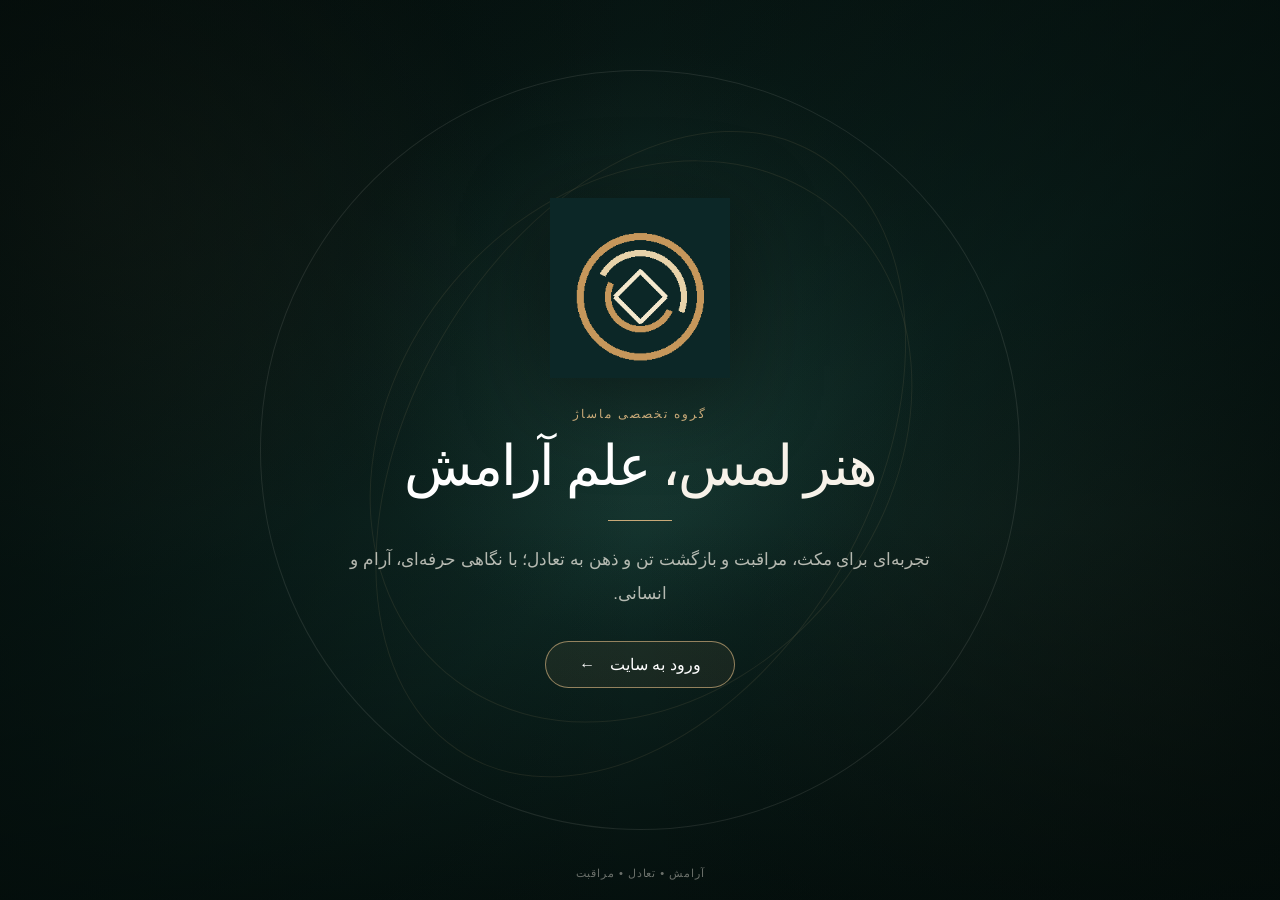
==== commit c0b6ae71: "تبدیل index به صفحه اینترو و انتقال صفحه نخست به home" ====
--- a/index.html
+++ b/index.html
@@ -3,41 +3,24 @@
 <head>
 <meta charset="utf-8">
 <meta name="viewport" content="width=device-width,initial-scale=1,viewport-fit=cover">
-<meta name="theme-color" content="#173f3a">
-<title>گروه تخصصی ماساژ | هنر آرامش و مراقبت</title>
-<meta name="description" content="گروه تخصصی ماساژ؛ تجربه‌ای حرفه‌ای، آرام و آگاهانه از ماساژ، مراقبت از بدن و تندرستی.">
+<meta name="theme-color" content="#071512">
+<title>گروه تخصصی ماساژ | هنر لمس، علم آرامش</title>
+<meta name="description" content="گروه تخصصی ماساژ؛ تجربه‌ای حرفه‌ای برای آرامش، مراقبت آگاهانه از بدن و بازگشت به تعادل.">
 <link rel="icon" href="assets/images/logo/logo.png">
-<link rel="stylesheet" href="assets/css/site.css">
+<link rel="stylesheet" href="assets/css/intro.css">
 </head>
 <body>
-<a class="skip-link" href="#main">پرش به محتوای اصلی</a>
-<header class="site-header">
-  <div class="container header-top">
-    <span>آرامش، تندرستی و مراقبت آگاهانه از بدن</span>
-    <div class="header-top-links"><a href="pages/contact.html">رزرو و مشاوره</a><a href="https://github.com/kazemi44468-bot/adminlogin">مدیریت</a></div>
-  </div>
-  <div class="container main-nav">
-    <a class="brand" href="index.html"><img src="assets/images/logo/logo.png" alt="لوگوی گروه تخصصی ماساژ"><span>گروه تخصصی ماساژ</span></a>
-    <nav class="nav-links" aria-label="ناوبری اصلی"><a href="index.html" aria-current="page">خانه</a><a href="pages/about.html">درباره ما</a><a href="pages/services.html">خدمات</a><a href="pages/contact.html">تماس با ما</a></nav>
-    <button class="menu-toggle" type="button" aria-expanded="false" aria-controls="mobile-panel">منو</button>
-  </div>
-  <div class="second-nav"><div class="container second-nav-inner"><nav class="service-nav" aria-label="ناوبری خدمات"><a href="pages/services.html">آرامش و رهایی</a><a href="pages/services.html">ماساژ تخصصی</a><a href="pages/services.html">تجربه اختصاصی</a><a href="pages/services.html">خدمات سازمانی</a><a href="pages/contact.html">رزرو جلسه</a></nav></div></div>
-  <div class="container mobile-panel" id="mobile-panel"><a href="index.html">خانه</a><a href="pages/about.html">درباره ما</a><a href="pages/services.html">خدمات</a><a href="pages/contact.html">تماس با ما</a><a href="pages/contact.html">رزرو و مشاوره</a></div>
-</header>
-<main id="main">
-<section class="hero">
-  <div class="hero-image" aria-hidden="true"></div><div class="hero-overlay" aria-hidden="true"></div>
-  <div class="container hero-content"><div class="hero-copy"><span class="eyebrow">هنر مراقبت آگاهانه از بدن</span><h1>آرامش را<br><em>حس کنید.</em></h1><p>جایی برای مکث، نفس کشیدن و بازگشت به خود؛ تجربه‌ای حرفه‌ای از ماساژ که در آن لمس، دانش و آرامش کنار هم قرار می‌گیرند.</p><div class="actions"><a class="btn btn-primary" href="pages/services.html">کشف خدمات</a><a class="btn btn-light" href="pages/contact.html">رزرو و گفتگو</a></div></div><div class="hero-note"><span>01</span><strong>Touch<br>Therapy</strong><small>آرامش • تعادل • مراقبت</small></div></div>
-  <div class="scroll-cue"><span></span>برای کشف بیشتر</div>
-</section>
-<section class="intro section"><div class="container intro-grid"><div class="intro-photo"><img src="https://images.unsplash.com/photo-1544161515-4ab6ce6db874?auto=format&fit=crop&w=1000&q=85" alt="فضای آرام و حرفه‌ای ماساژ" loading="lazy"></div><div class="intro-copy"><span class="eyebrow">یک تجربه، نه فقط یک خدمت</span><h2>وقتی بدن فرصت شنیده‌شدن پیدا می‌کند.</h2><p>ماساژ برای ما صرفاً مجموعه‌ای از تکنیک‌ها نیست. تجربه‌ای است که با شناخت نیاز شما آغاز می‌شود و با فضایی آرام، ارتباط انسانی و اجرای دقیق ادامه پیدا می‌کند.</p><p>در طراحی این تجربه، از شلوغی و کلیشه فاصله گرفته‌ایم تا هر لحظه، ساده‌تر، عمیق‌تر و به‌یادماندنی‌تر باشد.</p><a class="text-link" href="pages/about.html">داستان و نگاه ما <span>←</span></a></div></div></section>
-<section class="visual-break"><div class="visual-break-bg" aria-hidden="true"></div><div class="container visual-content"><span>آرام‌تر از همیشه</span><h2>گاهی بهترین مراقبت،<br>فقط چند لحظه مکث است.</h2><a class="round-play" href="https://www.pexels.com/video/spa-treatment-session-with-relaxing-massage-30927270/" target="_blank" rel="noopener" aria-label="مشاهده کلیپ آرامش‌بخش">▶</a><small>مشاهده کلیپ آرامش‌بخش</small></div></section>
-<section class="section services-preview"><div class="container"><div class="section-head centered"><span class="eyebrow">مسیرهای مراقبت</span><h2>هر بدن، روایت خودش را دارد.</h2><p>رویکرد ما بر انتخاب آگاهانه و تجربه‌ای متناسب با نیاز هر فرد بنا شده است.</p></div><div class="service-showcase"><a class="service-image-card" href="pages/services.html"><img src="https://images.unsplash.com/photo-1600334089648-b0d9d3028eb2?auto=format&fit=crop&w=1200&q=85" alt="ماساژ و مراقبت از بدن" loading="lazy"><span>آرامش و رهایی</span><strong>ماساژ آرام‌بخش</strong><b>مشاهده ←</b></a><a class="service-image-card" href="pages/services.html"><img src="https://images.unsplash.com/photo-1540555700478-4be289fbecef?auto=format&fit=crop&w=1200&q=85" alt="فضای اسپا و تندرستی" loading="lazy"><span>تعادل و بازسازی</span><strong>تجربه‌های تخصصی</strong><b>مشاهده ←</b></a><a class="service-image-card" href="pages/services.html"><img src="https://images.unsplash.com/photo-1519823551278-64ac92734fb1?auto=format&fit=crop&w=1200&q=85" alt="مراقبت حرفه‌ای و آرامش" loading="lazy"><span>لمس آگاهانه</span><strong>مراقبت ویژه</strong><b>مشاهده ←</b></a></div></div></section>
-<section class="quote-section"><div class="container"><span class="eyebrow">نگاه ما</span><blockquote>«بدن را با عجله نمی‌توان شنید؛<br>آرامش، از جایی آغاز می‌شود که حضور پیدا می‌کنیم.»</blockquote></div></section>
-<section class="gallery section"><div class="container"><div class="gallery-head"><div><span class="eyebrow">حس فضا</span><h2>جزئیات، بخشی از درمان‌اند.</h2></div><p>نور، بافت، سکوت و لمس؛ همه باید در یک تجربه هماهنگ باشند.</p></div><div class="gallery-grid"><figure class="gallery-large"><img src="https://images.unsplash.com/photo-1540555700478-4be289fbecef?auto=format&fit=crop&w=1400&q=85" alt="فضای لوکس و آرام اسپا" loading="lazy"></figure><figure><img src="https://images.unsplash.com/photo-1515377905703-c4788e51af15?auto=format&fit=crop&w=900&q=85" alt="فضای آرام مراقبت و تندرستی" loading="lazy"></figure><figure><img src="https://images.unsplash.com/photo-1552693673-1bf958298935?auto=format&fit=crop&w=900&q=85" alt="جزئیات فضای ماساژ" loading="lazy"></figure></div></div></section>
-<section class="final-cta"><div class="container"><div><span class="eyebrow">شروع یک تجربه متفاوت</span><h2>برای خودتان، کمی جا برای آرامش باز کنید.</h2></div><a class="btn btn-primary" href="pages/contact.html">شروع گفتگو و رزرو</a></div></section>
+<main class="intro-page" aria-labelledby="intro-title">
+  <div class="intro-orbit" aria-hidden="true"></div>
+  <section class="intro-content">
+    <img class="intro-logo" src="assets/images/logo/logo.png" alt="لوگوی گروه تخصصی ماساژ" width="180" height="180">
+    <p class="intro-kicker">گروه تخصصی ماساژ</p>
+    <h1 class="intro-title" id="intro-title">هنر لمس، <em>علم آرامش</em></h1>
+    <span class="intro-line" aria-hidden="true"></span>
+    <p class="intro-copy">تجربه‌ای برای مکث، مراقبت و بازگشت تن و ذهن به تعادل؛ با نگاهی حرفه‌ای، آرام و انسانی.</p>
+    <a class="intro-enter" href="home.html" aria-label="ورود به صفحه نخست سایت">ورود به سایت <span aria-hidden="true">←</span></a>
+  </section>
+  <div class="intro-note" aria-hidden="true">آرامش • تعادل • مراقبت</div>
 </main>
-<footer class="site-footer"><div class="container"><div class="footer-grid"><div><h3>گروه تخصصی ماساژ</h3><p>تجربه‌ای حرفه‌ای از آرامش، مراقبت و هنر لمس آگاهانه.</p></div><div><h3>دسترسی</h3><p><a href="pages/about.html">درباره ما</a><br><a href="pages/services.html">خدمات</a><br><a href="pages/contact.html">تماس با ما</a></p></div><div><h3>مدیریت</h3><p>مسیر مدیریت و توسعه محتوای پروژه</p><a class="admin-link" href="https://github.com/kazemi44468-bot/adminlogin">ورود به داشبورد مدیریت ↗</a></div></div><div class="footer-bottom"><span>© گروه تخصصی ماساژ</span><span>ساخته‌شده بر پایه استاندارد ساختار</span></div></div></footer>
-<button class="back-top" type="button" aria-label="بازگشت به بالای صفحه">↑</button><script src="assets/js/app.js"></script>
 </body>
 </html>
--- a/assets/css/intro.css
+++ b/assets/css/intro.css
@@ -0,0 +1,195 @@
+@font-face {
+  font-family: "MasageLocal";
+  src: url("../fonts/Vazirmatn.woff2") format("woff2");
+  font-weight: 100 900;
+  font-style: normal;
+  font-display: swap;
+}
+
+:root {
+  --ink: #f7f2e9;
+  --muted: rgba(247, 242, 233, .72);
+  --line: rgba(247, 242, 233, .18);
+  --accent: #c8a978;
+  --deep: #071512;
+}
+
+* { box-sizing: border-box; }
+html, body { margin: 0; min-height: 100%; background: var(--deep); }
+body {
+  font-family: "MasageLocal", Vazirmatn, sans-serif;
+  color: var(--ink);
+  overflow-x: hidden;
+}
+a { color: inherit; text-decoration: none; }
+
+.intro-page {
+  min-height: 100svh;
+  position: relative;
+  display: grid;
+  place-items: center;
+  isolation: isolate;
+  overflow: hidden;
+  background: radial-gradient(circle at 50% 38%, rgba(53, 103, 91, .32), transparent 35%), linear-gradient(145deg, #06100e, #102d28 55%, #06100e);
+}
+
+.intro-page::before {
+  content: "";
+  position: absolute;
+  inset: -20%;
+  z-index: -2;
+  background: radial-gradient(circle at 20% 30%, rgba(200, 169, 120, .11), transparent 23%), radial-gradient(circle at 80% 70%, rgba(200, 169, 120, .08), transparent 26%);
+  animation: ambient 12s ease-in-out infinite alternate;
+}
+
+.intro-page::after {
+  content: "";
+  position: absolute;
+  inset: 0;
+  z-index: -1;
+  background: linear-gradient(90deg, rgba(3, 12, 10, .7), transparent 50%, rgba(3, 12, 10, .7)), linear-gradient(0deg, rgba(3, 12, 10, .78), transparent 42%, rgba(3, 12, 10, .48));
+}
+
+.intro-orbit {
+  position: absolute;
+  width: min(78vw, 760px);
+  aspect-ratio: 1;
+  border: 1px solid var(--line);
+  border-radius: 50%;
+  opacity: .55;
+  transform: rotate(-18deg);
+}
+
+.intro-orbit::before,
+.intro-orbit::after {
+  content: "";
+  position: absolute;
+  border: 1px solid rgba(200, 169, 120, .2);
+  border-radius: 50%;
+}
+.intro-orbit::before { inset: 9% 17% 11% 18%; transform: rotate(58deg); }
+.intro-orbit::after { inset: 20% 4% 19% 4%; transform: rotate(-42deg); }
+
+.intro-content {
+  width: min(92%, 760px);
+  text-align: center;
+  padding: 40px 20px 54px;
+  display: flex;
+  flex-direction: column;
+  align-items: center;
+}
+
+.intro-logo {
+  width: clamp(112px, 19vw, 180px);
+  height: clamp(112px, 19vw, 180px);
+  object-fit: contain;
+  filter: drop-shadow(0 18px 45px rgba(0, 0, 0, .45));
+  animation: logoIn 1.7s cubic-bezier(.22, 1, .36, 1) both;
+}
+
+.intro-kicker {
+  margin: 28px 0 12px;
+  color: var(--accent);
+  font-size: .78rem;
+  letter-spacing: .16em;
+  opacity: 0;
+  animation: rise .9s 1s ease forwards;
+}
+
+.intro-title {
+  margin: 0;
+  font-size: clamp(1.9rem, 5vw, 3.5rem);
+  font-weight: 500;
+  letter-spacing: -.04em;
+  opacity: 0;
+  animation: rise .9s 1.15s ease forwards;
+}
+.intro-title em { font-style: normal; color: #fff; }
+
+.intro-line {
+  width: 64px;
+  height: 1px;
+  background: var(--accent);
+  margin: 22px 0;
+  opacity: 0;
+  animation: fade .8s 1.4s ease forwards;
+}
+
+.intro-copy {
+  max-width: 590px;
+  margin: 0;
+  color: var(--muted);
+  font-size: clamp(.92rem, 2vw, 1.05rem);
+  line-height: 2;
+  opacity: 0;
+  animation: rise .9s 1.45s ease forwards;
+}
+
+.intro-enter {
+  margin-top: 30px;
+  min-width: 190px;
+  padding: 13px 26px;
+  border: 1px solid rgba(200, 169, 120, .7);
+  border-radius: 999px;
+  background: rgba(200, 169, 120, .08);
+  color: #fff;
+  font: inherit;
+  cursor: pointer;
+  transition: background .25s ease, transform .25s ease, border-color .25s ease;
+  opacity: 0;
+  animation: rise .9s 1.7s ease forwards;
+}
+
+.intro-enter:hover,
+.intro-enter:focus-visible {
+  background: var(--accent);
+  color: #111;
+  transform: translateY(-2px);
+  border-color: var(--accent);
+  outline: none;
+}
+
+.intro-enter span {
+  display: inline-block;
+  margin-inline-start: 10px;
+  transition: transform .25s ease;
+}
+.intro-enter:hover span { transform: translateX(-4px); }
+
+.intro-note {
+  position: absolute;
+  bottom: 20px;
+  right: 24px;
+  left: 24px;
+  display: flex;
+  justify-content: center;
+  color: rgba(247, 242, 233, .42);
+  font-size: .7rem;
+  letter-spacing: .08em;
+  opacity: 0;
+  animation: fade 1s 2.2s ease forwards;
+}
+
+@keyframes logoIn {
+  from { opacity: 0; transform: scale(.82); filter: blur(12px) drop-shadow(0 18px 45px rgba(0, 0, 0, .45)); }
+  to { opacity: 1; transform: scale(1); filter: blur(0) drop-shadow(0 18px 45px rgba(0, 0, 0, .45)); }
+}
+@keyframes rise { from { opacity: 0; transform: translateY(14px); } to { opacity: 1; transform: none; } }
+@keyframes fade { from { opacity: 0; } to { opacity: 1; } }
+@keyframes ambient { from { transform: scale(1) translate3d(-1%, 0, 0); } to { transform: scale(1.08) translate3d(1%, 1%, 0); } }
+
+@media (max-width: 600px) {
+  .intro-orbit { width: 125vw; }
+  .intro-content { padding-bottom: 70px; }
+  .intro-copy { line-height: 1.9; }
+  .intro-note { font-size: .62rem; }
+}
+
+@media (prefers-reduced-motion: reduce) {
+  *, *::before, *::after {
+    animation-duration: .01ms !important;
+    animation-iteration-count: 1 !important;
+    scroll-behavior: auto !important;
+  }
+  .intro-logo, .intro-kicker, .intro-title, .intro-line, .intro-copy, .intro-enter, .intro-note { opacity: 1; }
+}
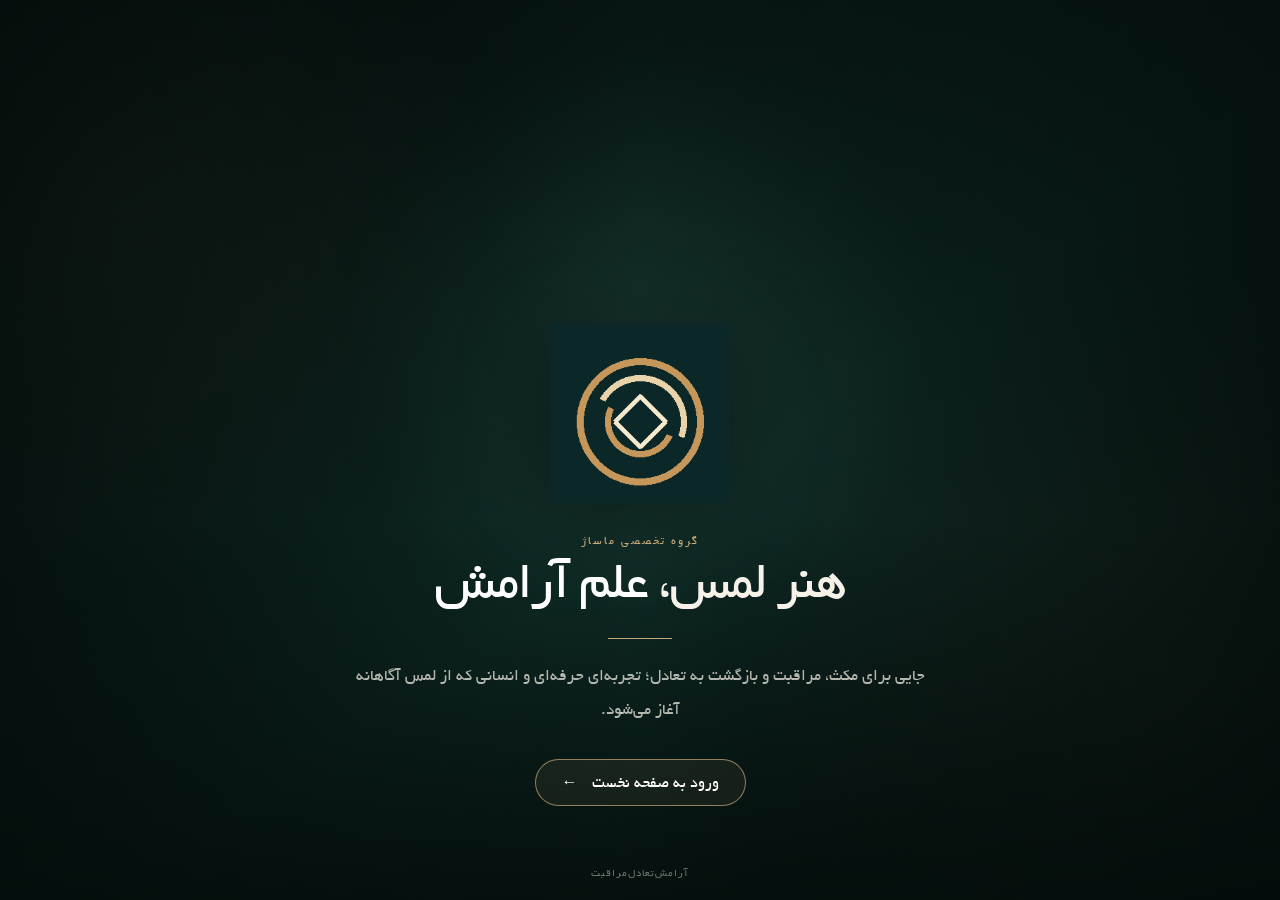
==== commit e7f5cf99: "بازطراحی اینترو با هویت روشن و حرفه‌ای" ====
--- a/index.html
+++ b/index.html
@@ -3,7 +3,7 @@
 <head>
 <meta charset="utf-8">
 <meta name="viewport" content="width=device-width,initial-scale=1,viewport-fit=cover">
-<meta name="theme-color" content="#071512">
+<meta name="theme-color" content="#f4eee5">
 <title>گروه تخصصی ماساژ | هنر لمس، علم آرامش</title>
 <meta name="description" content="گروه تخصصی ماساژ؛ تجربه‌ای حرفه‌ای برای آرامش، مراقبت آگاهانه از بدن و بازگشت به تعادل.">
 <link rel="icon" href="assets/images/logo/logo.png">
@@ -11,16 +11,18 @@
 </head>
 <body>
 <main class="intro-page" aria-labelledby="intro-title">
-  <div class="intro-orbit" aria-hidden="true"></div>
+  <div class="intro-glow intro-glow-one" aria-hidden="true"></div>
+  <div class="intro-glow intro-glow-two" aria-hidden="true"></div>
+  <div class="intro-rings" aria-hidden="true"><span></span><span></span></div>
   <section class="intro-content">
-    <img class="intro-logo" src="assets/images/logo/logo.png" alt="لوگوی گروه تخصصی ماساژ" width="180" height="180">
+    <div class="intro-mark"><img class="intro-logo" src="assets/images/logo/logo.png" alt="لوگوی گروه تخصصی ماساژ" width="180" height="180"></div>
     <p class="intro-kicker">گروه تخصصی ماساژ</p>
     <h1 class="intro-title" id="intro-title">هنر لمس، <em>علم آرامش</em></h1>
     <span class="intro-line" aria-hidden="true"></span>
-    <p class="intro-copy">تجربه‌ای برای مکث، مراقبت و بازگشت تن و ذهن به تعادل؛ با نگاهی حرفه‌ای، آرام و انسانی.</p>
-    <a class="intro-enter" href="home.html" aria-label="ورود به صفحه نخست سایت">ورود به سایت <span aria-hidden="true">←</span></a>
+    <p class="intro-copy">جایی برای مکث، مراقبت و بازگشت به تعادل؛ تجربه‌ای حرفه‌ای و انسانی که از لمس آگاهانه آغاز می‌شود.</p>
+    <a class="intro-enter" href="home.html" aria-label="ورود به صفحه نخست سایت">ورود به صفحه نخست <span aria-hidden="true">←</span></a>
   </section>
-  <div class="intro-note" aria-hidden="true">آرامش • تعادل • مراقبت</div>
+  <div class="intro-note" aria-hidden="true"><span>آرامش</span><i></i><span>تعادل</span><i></i><span>مراقبت</span></div>
 </main>
 </body>
 </html>
--- a/assets/css/intro.css
+++ b/assets/css/intro.css
@@ -1,7 +1,7 @@
 @font-face {
   font-family: "MasageLocal";
-  src: url("../fonts/Vazirmatn.woff2") format("woff2");
-  font-weight: 100 900;
+  src: url("../fonts/BYekan.woff") format("woff");
+  font-weight: 400;
   font-style: normal;
   font-display: swap;
 }
@@ -17,7 +17,7 @@
 * { box-sizing: border-box; }
 html, body { margin: 0; min-height: 100%; background: var(--deep); }
 body {
-  font-family: "MasageLocal", Vazirmatn, sans-serif;
+  font-family: "MasageLocal", BYekan, sans-serif;
   color: var(--ink);
   overflow-x: hidden;
 }
